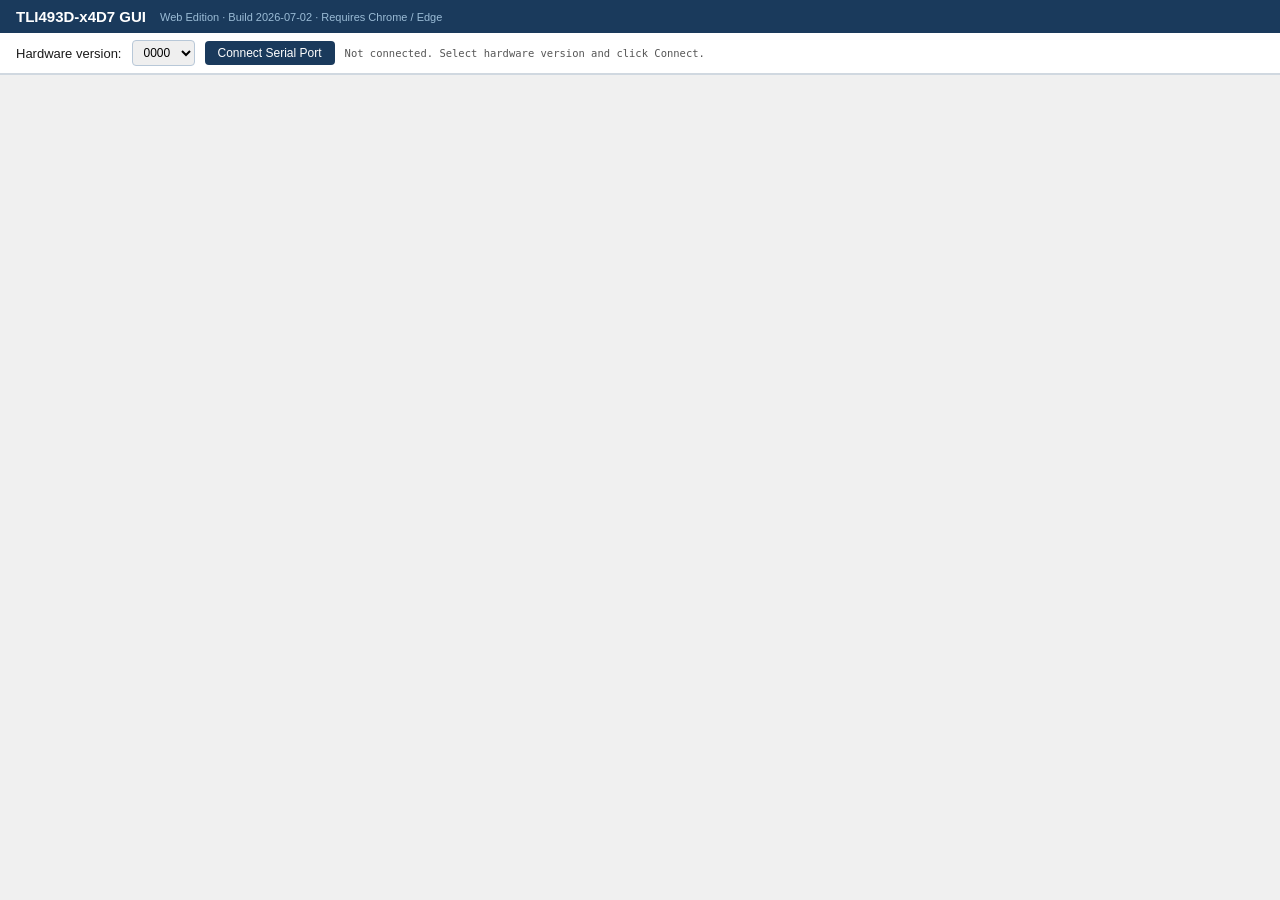
==== index.html @ 42dd67dd "initial test" ====
<!DOCTYPE html>
<html lang="en">
<head>
<meta charset="UTF-8">
<meta name="viewport" content="width=device-width, initial-scale=1.0">
<title>TLI493D-x4D7 GUI</title>
<style>
*, *::before, *::after { box-sizing: border-box; }
html, body { height: 100%; margin: 0; padding: 0; font-family: 'Segoe UI', Tahoma, sans-serif; font-size: 13px; background: #f0f0f0; color: #1a1a1a; }

/* ── Layout ─────────────────────────────────────── */
#app { display: flex; flex-direction: column; height: 100vh; overflow: hidden; }

#header {
  background: #1a3a5c; color: white;
  padding: 8px 16px; display: flex; align-items: center; gap: 14px;
  flex-shrink: 0;
}
#header h1 { font-size: 15px; font-weight: bold; margin: 0; }
#header .sub { font-size: 11px; color: #9bbcd6; }

#connect-bar {
  background: white; border-bottom: 2px solid #d0d8e0;
  padding: 7px 16px; display: flex; align-items: center; gap: 10px; flex-wrap: wrap;
  flex-shrink: 0;
}

#no-serial-warn {
  background: #fff3cd; border: 1px solid #ffc107; border-radius: 4px;
  padding: 6px 10px; font-size: 12px; display: none;
}

/* sensor view = full remaining height */
#sensor-view { flex: 1; display: none; flex-direction: row; overflow: hidden; }
#sensor-view.visible { display: flex; }

/* ── Config panel (left) ─────────────────────────── */
#config-panel {
  width: 44%; min-width: 360px;
  background: white; border-right: 2px solid #d0d8e0;
  display: flex; flex-direction: column; overflow: hidden;
}
#config-inner { flex: 1; overflow-y: auto; padding: 10px; }
#config-footer {
  padding: 6px 10px; border-top: 1px solid #ddd; background: #fafafa;
  flex-shrink: 0;
}

/* ── Data panel (right) ──────────────────────────── */
#data-panel {
  flex: 1; background: white; overflow-y: auto;
  padding: 10px; display: flex; flex-direction: column; gap: 8px;
}

/* ── Delay slider ────────────────────────────────── */
.delay-row {
  display: flex; align-items: center; gap: 8px;
  background: #f4f7fa; border-radius: 5px; padding: 6px 10px; margin-bottom: 8px;
}
.delay-row label { font-size: 11px; white-space: nowrap; }
.delay-row input[type=range] { flex: 1; }
#delay-display { font-family: Consolas, monospace; font-size: 12px; font-weight: bold; min-width: 56px; text-align: right; }

/* ── Tabs ────────────────────────────────────────── */
.tab-bar { display: flex; gap: 2px; border-bottom: 2px solid #1a3a5c; flex-wrap: wrap; }
.tab-btn {
  padding: 5px 9px; background: #dde6ef; border: none; cursor: pointer;
  font-size: 11px; border-radius: 4px 4px 0 0; white-space: nowrap; transition: background .12s;
}
.tab-btn.active { background: #1a3a5c; color: white; font-weight: bold; }
.tab-btn:not(.active):hover { background: #b8c8d8; }
.tab-pane { display: none; padding: 8px 0; }
.tab-pane.active { display: block; }

/* ── Register table ──────────────────────────────── */
.reg-wrap { overflow-x: auto; margin: 6px 0; }
.reg-table {
  border-collapse: collapse; font-size: 9.5px; width: 100%; table-layout: auto;
}
.reg-table td, .reg-table th {
  border: 1px solid #b0b8c0; padding: 2px 4px; text-align: center; vertical-align: middle;
}
.reg-table th { background: #e4eaf0; font-weight: bold; }
.cell-gray { background: #606060; color: white; font-size: 9px; }
.cell-active { font-family: Consolas, monospace; font-weight: bold; color: #0a4080; }
.cell-bit { font-family: Consolas, monospace; }
.cell-name { text-align: left; font-weight: bold; padding-left: 4px; }

/* ── Channel / Mode controls ─────────────────────── */
.section-title { font-size: 12px; font-weight: bold; margin: 10px 0 5px; color: #1a3a5c; }
.ctrl-row { display: flex; gap: 6px; flex-wrap: wrap; margin-bottom: 6px; }
.ctrl-box {
  flex: 1; min-width: 160px; border: 1px solid #c8d4de; border-radius: 4px;
  padding: 7px; background: #f8fafc;
}
.ctrl-box .legend { display: block; font-size: 11px; font-weight: bold; margin-bottom: 5px; color: #2a4a6c; }
.slider-wrap { display: flex; align-items: center; gap: 6px; }
.slider-wrap input[type=range] { flex: 1; min-width: 80px; }
.slider-lbl { font-size: 10px; font-family: Consolas, monospace; color: #444; margin-top: 2px; }
.radio-opt { font-size: 11px; display: block; margin: 2px 0; }
.check-opt { font-size: 11px; display: block; margin: 3px 0; }
input[type=radio], input[type=checkbox] { margin-right: 4px; cursor: pointer; }
label { cursor: pointer; }

/* ── Sensor table (data panel) ───────────────────── */
.panel-title { font-size: 12px; font-weight: bold; color: #1a3a5c; margin-bottom: 4px; }
.sensor-tbl { border-collapse: collapse; width: 100%; font-size: 11px; }
.sensor-tbl th { background: #1a3a5c; color: white; padding: 5px 7px; border: 1px solid #0c2a48; text-align: center; }
.sensor-tbl td { border: 1px solid #d4dce4; padding: 4px 7px; text-align: center; font-family: Consolas, monospace; white-space: pre-line; }
.sensor-tbl tr:nth-child(even) td { background: #f2f6fa; }

/* ── Raw hex lines ───────────────────────────────── */
.raw-lines { font-family: Consolas, monospace; font-size: 11px; color: #444; line-height: 1.5; }

/* ── Plot ────────────────────────────────────────── */
#plot-canvas { display: block; width: 100%; background: white; border: 1px solid #ccd4dc; border-radius: 3px; }
.plot-legend { font-size: 10px; color: #666; margin-top: 3px; }

/* ── Recording ───────────────────────────────────── */
.rec-bar { display: flex; align-items: center; gap: 10px; flex-wrap: wrap; }
.rec-dot { width: 9px; height: 9px; border-radius: 50%; background: #bbb; display: inline-block; }
.rec-dot.active { background: #e03030; animation: blink 1s infinite; }
@keyframes blink { 0%,100%{opacity:1} 50%{opacity:0.25} }
.rec-count { font-size: 11px; font-family: Consolas, monospace; color: #555; }

/* ── Status lines ────────────────────────────────── */
.status-line { font-family: Consolas, monospace; font-size: 10.5px; color: #555; }

/* ── Buttons ─────────────────────────────────────── */
button {
  padding: 5px 13px; border: none; border-radius: 4px;
  cursor: pointer; font-size: 12px; font-family: inherit;
}
.btn-primary   { background: #1a3a5c; color: white; }
.btn-primary:hover   { background: #0e2a48; }
.btn-primary:disabled { background: #8aabbf; cursor: default; }
.btn-success   { background: #217a3e; color: white; }
.btn-success:hover   { background: #175e2f; }
.btn-danger    { background: #b83030; color: white; }
.btn-danger:hover    { background: #962626; }
.btn-secondary { background: #6c7a8a; color: white; }
.btn-secondary:hover { background: #56606e; }

select { padding: 4px 7px; border: 1px solid #b8c8d8; border-radius: 4px; font-size: 12px; }

hr.sep { border: none; border-top: 1px solid #e4eaf0; margin: 4px 0; }

/* Scrollbars */
::-webkit-scrollbar { width: 6px; height: 6px; }
::-webkit-scrollbar-track { background: #f0f4f8; }
::-webkit-scrollbar-thumb { background: #b0bcc8; border-radius: 3px; }
</style>
</head>
<body>
<div id="app">

<!-- ── Header ─────────────────────────────────────── -->
<div id="header">
  <h1>TLI493D-x4D7 GUI</h1>
  <span class="sub">Web Edition · Build 2026-07-02 · Requires Chrome / Edge</span>
</div>

<!-- ── Connect bar ────────────────────────────────── -->
<div id="connect-bar">
  <label for="hw-ver">Hardware version:</label>
  <select id="hw-ver">
    <option value="0000">0000</option>
    <option value="1000">1000</option>
  </select>
  <button id="connect-btn" class="btn-primary">Connect Serial Port</button>
  <button id="disconnect-btn" class="btn-secondary" style="display:none">Disconnect</button>
  <span id="connect-status" class="status-line">Not connected. Select hardware version and click Connect.</span>
  <div id="no-serial-warn">
    ⚠ Web Serial API not available. Open this file in Chrome or Edge (version 89+).
  </div>
</div>

<!-- ── Sensor view ────────────────────────────────── -->
<div id="sensor-view">

  <!-- ── Left: Config panel ──────────────────────── -->
  <div id="config-panel">
    <div id="config-inner">

      <!-- Delay slider -->
      <div class="delay-row">
        <label for="delay-slider">Readout delay:</label>
        <input type="range" id="delay-slider" min="0" max="100" value="75">
        <span id="delay-display">316 ms</span>
      </div>

      <!-- Tabs -->
      <div class="tab-bar" id="cfg-tab-bar">
        <button class="tab-btn active" data-tab="tab-bc">All sensors identical config</button>
        <button class="tab-btn" data-tab="tab-s0">Sensor 0 individual</button>
        <button class="tab-btn" data-tab="tab-s1">Sensor 1 individual</button>
        <button class="tab-btn" data-tab="tab-s2">Sensor 2 individual</button>
        <button class="tab-btn" data-tab="tab-s3">Sensor 3 individual</button>
      </div>

      <!-- Broadcast tab -->
      <div class="tab-pane active" id="tab-bc">
        <p style="font-size:11px;color:#555;margin-bottom:6px;">Broadcast configuration (0x7A) — configures all sensors identically</p>
        <div class="reg-wrap">
          <table class="reg-table">
            <thead>
              <tr><th colspan="2">bytes</th><th colspan="8">bits</th><th>reset</th><th>active cfg</th></tr>
              <tr><th>name</th><th>hex</th><th>7</th><th>6</th><th>5</th><th>4</th><th>3</th><th>2</th><th>1</th><th>0</th><th></th><th></th></tr>
            </thead>
            <tbody>
              <tr>
                <td class="cell-name" rowspan="2">bx_config</td><td rowspan="2">0x08</td>
                <td class="cell-gray" colspan="3">bx_disable/zero_point (w)</td><td>RES</td>
                <td class="cell-gray" colspan="3">bx_range (w)</td><td>RES</td>
                <td rowspan="2">0x8E</td><td rowspan="2" class="cell-active" id="bx-cfg">0x8E</td>
              </tr>
              <tr><td class="cell-bit" id="bx7"></td><td class="cell-bit" id="bx6"></td><td class="cell-bit" id="bx5"></td><td class="cell-bit" id="bx4"></td><td class="cell-bit" id="bx3"></td><td class="cell-bit" id="bx2"></td><td class="cell-bit" id="bx1"></td><td class="cell-bit" id="bx0"></td></tr>
              <tr>
                <td class="cell-name" rowspan="2">by_config</td><td rowspan="2">0x09</td>
                <td class="cell-gray" colspan="3">by_disable/zero_point (w)</td><td>RES</td>
                <td class="cell-gray" colspan="3">by_range (w)</td><td>RES</td>
                <td rowspan="2">0x8E</td><td rowspan="2" class="cell-active" id="by-cfg">0x8E</td>
              </tr>
              <tr><td class="cell-bit" id="by7"></td><td class="cell-bit" id="by6"></td><td class="cell-bit" id="by5"></td><td class="cell-bit" id="by4"></td><td class="cell-bit" id="by3"></td><td class="cell-bit" id="by2"></td><td class="cell-bit" id="by1"></td><td class="cell-bit" id="by0"></td></tr>
              <tr>
                <td class="cell-name" rowspan="2">bz_config</td><td rowspan="2">0x0A</td>
                <td class="cell-gray" colspan="3">bz_disable/zero_point (w)</td><td>RES</td>
                <td class="cell-gray" colspan="3">bz_range (w)</td><td>RES</td>
                <td rowspan="2">0x8E</td><td rowspan="2" class="cell-active" id="bz-cfg">0x8E</td>
              </tr>
              <tr><td class="cell-bit" id="bz7"></td><td class="cell-bit" id="bz6"></td><td class="cell-bit" id="bz5"></td><td class="cell-bit" id="bz4"></td><td class="cell-bit" id="bz3"></td><td class="cell-bit" id="bz2"></td><td class="cell-bit" id="bz1"></td><td class="cell-bit" id="bz0"></td></tr>
              <tr>
                <td class="cell-name" rowspan="2">mode_1</td><td rowspan="2">0x0B</td>
                <td class="cell-gray" colspan="2">timeout (w)</td>
                <td class="cell-gray">low_pwr_en (w)</td><td class="cell-gray">temp_en (w)</td>
                <td class="cell-gray" colspan="3">adc_conv_time (w)</td><td class="cell-gray">sigma_delta (w)</td>
                <td rowspan="2">0x90</td><td rowspan="2" class="cell-active" id="m1-cfg">0x90</td>
              </tr>
              <tr><td class="cell-bit" id="m17"></td><td class="cell-bit" id="m16"></td><td class="cell-bit" id="m15"></td><td class="cell-bit" id="m14"></td><td class="cell-bit" id="m13"></td><td class="cell-bit" id="m12"></td><td class="cell-bit" id="m11"></td><td class="cell-bit" id="m10"></td></tr>
              <tr>
                <td class="cell-name" rowspan="2">mode_2</td><td rowspan="2">0x0C</td>
                <td class="cell-gray">interleave (w)</td><td class="cell-gray" colspan="2">output_size (w)</td>
                <td colspan="5">RES</td>
                <td rowspan="2">0x20</td><td rowspan="2" class="cell-active" id="m2-cfg">0x20</td>
              </tr>
              <tr><td class="cell-bit" id="m27"></td><td class="cell-bit" id="m26"></td><td class="cell-bit" id="m25"></td><td class="cell-bit" id="m24"></td><td class="cell-bit" id="m23"></td><td class="cell-bit" id="m22"></td><td class="cell-bit" id="m21"></td><td class="cell-bit" id="m20"></td></tr>
            </tbody>
          </table>
        </div>
        <div id="bc-controls"></div>
      </div>

      <!-- Individual sensor tabs -->
      <div class="tab-pane" id="tab-s0"><p style="font-size:11px;color:#555;margin-bottom:6px;">Individual config for Sensor 0 (0x43)</p><div id="ind-ctrl-0"></div><div class="status-line" id="ind-st-0" style="margin-top:6px;">Individual config idle</div></div>
      <div class="tab-pane" id="tab-s1"><p style="font-size:11px;color:#555;margin-bottom:6px;">Individual config for Sensor 1 (0x43)</p><div id="ind-ctrl-1"></div><div class="status-line" id="ind-st-1" style="margin-top:6px;">Individual config idle</div></div>
      <div class="tab-pane" id="tab-s2"><p style="font-size:11px;color:#555;margin-bottom:6px;">Individual config for Sensor 2 (0x43)</p><div id="ind-ctrl-2"></div><div class="status-line" id="ind-st-2" style="margin-top:6px;">Individual config idle</div></div>
      <div class="tab-pane" id="tab-s3"><p style="font-size:11px;color:#555;margin-bottom:6px;">Individual config for Sensor 3 (0x43)</p><div id="ind-ctrl-3"></div><div class="status-line" id="ind-st-3" style="margin-top:6px;">Individual config idle</div></div>

    </div><!-- /config-inner -->

    <div id="config-footer">
      <div class="status-line" id="startup-status">Startup: waiting for connection</div>
      <div class="status-line" id="startup-debug" style="font-size:10px;color:#888;"></div>
    </div>
  </div><!-- /config-panel -->

  <!-- ── Right: Data panel ────────────────────────── -->
  <div id="data-panel">

    <div>
      <div class="panel-title">Latest readout (0x48)</div>
      <div class="raw-lines">
        <div id="raw0">Sensor 0: —</div>
        <div id="raw1">Sensor 1: —</div>
        <div id="raw2">Sensor 2: —</div>
        <div id="raw3">Sensor 3: —</div>
      </div>
    </div>

    <hr class="sep">

    <div>
      <div class="panel-title">Decoded Sensor Values</div>
      <table class="sensor-tbl">
        <thead><tr><th>Sensor</th><th>Bx</th><th>By</th><th>Bz</th><th>Temp</th><th>Frame Counter</th></tr></thead>
        <tbody>
          <tr><td>Sensor 0</td><td id="s0bx">—</td><td id="s0by">—</td><td id="s0bz">—</td><td id="s0tp">—</td><td id="s0fc">—</td></tr>
          <tr><td>Sensor 1</td><td id="s1bx">—</td><td id="s1by">—</td><td id="s1bz">—</td><td id="s1tp">—</td><td id="s1fc">—</td></tr>
          <tr><td>Sensor 2</td><td id="s2bx">—</td><td id="s2by">—</td><td id="s2bz">—</td><td id="s2tp">—</td><td id="s2fc">—</td></tr>
          <tr><td>Sensor 3</td><td id="s3bx">—</td><td id="s3by">—</td><td id="s3bz">—</td><td id="s3tp">—</td><td id="s3fc">—</td></tr>
        </tbody>
      </table>
    </div>

    <hr class="sep">

    <div>
      <div class="panel-title">Last 50 LSB Samples</div>
      <canvas id="plot-canvas" height="220"></canvas>
      <div class="plot-legend">Colors: Bx=red, By=green, Bz=blue, Temp=yellow, Frame counter=gray &nbsp;·&nbsp; Dark→Bright = Sensor 0→3</div>
    </div>

    <hr class="sep">

    <div>
      <div class="rec-bar">
        <span class="rec-dot" id="rec-dot"></span>
        <button id="rec-btn" class="btn-success">Start Recording</button>
        <button id="dl-btn" class="btn-secondary" style="display:none">Download CSV</button>
        <span class="rec-count" id="rec-count"></span>
      </div>
    </div>

    <hr class="sep">

    <div>
      <div class="status-line" id="ro-status">Readout: idle</div>
      <div class="status-line" id="cfg-status">Config: idle</div>
    </div>

  </div><!-- /data-panel -->
</div><!-- /sensor-view -->
</div><!-- /app -->

<script>
'use strict';

// ═══════════════════════════════════════════════════
//  Constants
// ═══════════════════════════════════════════════════
const STARTUP_CMD_1      = 0x00;
const STARTUP_CMD_2      = 0x4F;
const READOUT_CMD        = 0x48;
const CONFIG_CMD         = 0x7A;
const IND_CONFIG_CMD     = 0x43;
const CONFIG_ECHO_LEN    = 6;   // 0x7A + 5 bytes
const IND_CONFIG_ECHO_LEN= 7;   // 0x43 + addr + 5 bytes
const BAUDRATE           = 1000000;
const USB_VID            = 0x058B;
const USB_PID            = 0xABCD;
const PLOT_HISTORY_LEN   = 50;
const RESPONSE_LEN       = 5;

const DISABLE_OPTS = [
  '0b000 = DISABLE the channel',
  '0b001 = +41.7 mT',
  '0b010 = +27.8 mT',
  '0b011 = +13.9 mT',
  '0b100 = 0.0 mT (default)',
  '0b101 = -13.9 mT',
  '0b110 = -27.8 mT',
  '0b111 = -41.7 mT',
];
const RANGE_OPTS = [
  '0b000 = ±17.4 mT',
  '0b001 = ±34.8 mT',
  '0b010 = ±52.1 mT',
  '0b011 = ±69.5 mT',
  '0b100 = ±87 mT',
  '0b101 = ±104 mT',
  '0b110 = ±122 mT',
  '0b111 = ±139 mT (default)',
];
const TIMEOUT_OPTS = [
  [0, '0b00 = 0 µs (do not use with >1 sensor on bus)'],
  [1, '0b01 = 55 µs'],
  [2, '0b10 = 330 µs (default)'],
  [3, '0b11 = 700 µs'],
];
const ADC_OPTS = [
  [0, '0b000 = 50 µs (default)'],
  [1, '0b001 = 100 µs'],
  [2, '0b010 = 200 µs'],
  [3, '0b011 = 400 µs'],
  [4, '0b100 = 800 µs'],
];
const SIGMA_OPTS = [
  [0, '0b0 = 16 SD samples (default)'],
  [1, '0b1 = 32 SD samples'],
];
const INTERLEAVE_OPTS = [
  [0, '0b0 = Disable (X X Y Y Z Z T) (default)'],
  [1, '0b1 = Enable (X Y Z Z Y X T)'],
];
const OUTPUT_SIZE_OPTS = [
  [0, '0b00 = MSBs only (8-bit result)'],
  [1, '0b01 = MSBs + b_lsb10 (10-bit result) (default)'],
  [2, '0b10 = MSBs + LSBs (16-bit result)'],
];

const RANGES_MT   = [17.4, 34.8, 52.1, 69.5, 87.0, 104.0, 122.0, 139.0];
const OFFSETS_MT  = [0, 41.7, 27.8, 13.9, 0, -13.9, -27.8, -41.7];
const PLOT_COLS   = ['bx', 'by', 'bz', 'temp', 'frame_counter'];
const INTENSITIES = [0.40, 0.55, 0.72, 0.90];
const BASE_RGB    = { bx:[255,0,0], by:[0,170,0], bz:[0,90,255], temp:[230,180,0], frame_counter:null };

// ═══════════════════════════════════════════════════
//  State
// ═══════════════════════════════════════════════════
function defaultCfg() {
  return { bxDisable:4, bxRange:7, byDisable:4, byRange:7, bzDisable:4, bzRange:7,
           timeout:2, lowPwr:false, tempEn:true, adc:0, sigma:0, interleave:0, outputSize:1 };
}

const st = {
  port: null, writer: null, reader: null,
  serialBuf: new Uint8Array(0),
  running: false, hwVer: '0000',

  broadcast: defaultCfg(),
  individual: [defaultCfg(), defaultCfg(), defaultCfg(), defaultCfg()],
  indDirty:  [false, false, false, false],
  indActive: [false, false, false, false],
  cfgDirty:  true,
  lastSentCfg: null,
  appliedCfgs: [null, null, null, null],

  delayMs: 316,

  plotHist: (() => { const h={}; for(let s=0;s<4;s++) for(const c of PLOT_COLS) h[`${s}_${c}`]=[]; return h; })(),
  recording: false,
  recRows: [],
  csvBlob: null,
};

// ═══════════════════════════════════════════════════
//  Config byte builders
// ═══════════════════════════════════════════════════
function buildCfgBytes(c) {
  const bx = ((c.bxDisable&7)<<5)|((c.bxRange&7)<<1);
  const by = ((c.byDisable&7)<<5)|((c.byRange&7)<<1);
  const bz = ((c.bzDisable&7)<<5)|((c.bzRange&7)<<1);
  const m1 = ((c.timeout&3)<<6)|((c.lowPwr?1:0)<<5)|((c.tempEn?1:0)<<4)|((c.adc&7)<<1)|(c.sigma&1);
  const m2 = ((c.interleave&1)<<7)|((c.outputSize&3)<<5);
  return new Uint8Array([bx,by,bz,m1,m2]);
}

function parseCfgLayout(b) {
  return {
    bxDisable:(b[0]>>5)&7, bxRange:(b[0]>>1)&7,
    byDisable:(b[1]>>5)&7, byRange:(b[1]>>1)&7,
    bzDisable:(b[2]>>5)&7, bzRange:(b[2]>>1)&7,
    timeout:(b[3]>>6)&3, lowPwr:Boolean((b[3]>>5)&1), tempEn:Boolean((b[3]>>4)&1),
    adc:(b[3]>>1)&7, sigma:b[3]&1,
    interleave:(b[4]>>7)&1, outputSize:(b[4]>>5)&3,
  };
}

function bytesForCfg(cfgBytes) {
  const L = parseCfgLayout(cfgBytes);
  const bxEn=L.bxDisable!==0, byEn=L.byDisable!==0, bzEn=L.bzDisable!==0;
  let n=0;
  if (L.outputSize===0) { if(bxEn)n++; if(byEn)n++; if(bzEn)n++; if(L.tempEn)n++; }
  else if (L.outputSize===1) { if(bxEn)n++; if(byEn)n++; if(bzEn)n++; if(L.tempEn)n++; n++; }
  else { if(bxEn)n+=2; if(byEn)n+=2; if(bzEn)n+=2; if(L.tempEn)n++; }
  return n;
}

function totalReadoutLen() {
  let t=1;
  for(let s=0;s<4;s++) t+=bytesForCfg(activeCfg(s));
  return t;
}

function activeCfg(s) {
  return st.appliedCfgs[s] || buildCfgBytes(st.broadcast);
}

function wakeupNeeded() {
  return st.appliedCfgs.some(c => c && ((c[3]>>5)&1));
}

function bytesEq(a,b) {
  if(!a||!b||a.length!==b.length) return false;
  for(let i=0;i<a.length;i++) if(a[i]!==b[i]) return false;
  return true;
}

// ═══════════════════════════════════════════════════
//  Data decoding
// ═══════════════════════════════════════════════════
function toSigned(v, bits) { return v>=(1<<(bits-1)) ? v-(1<<bits) : v; }

function fmtMag(v, bits, rng, dis) {
  if(v===null||v===undefined) return `N/A (LSB${bits})`;
  const sv = toSigned(v, bits);
  const fs = RANGES_MT[rng]??139.0;
  const off = OFFSETS_MT[dis]??0;
  const maxPos=(1<<(bits-1))-1, minNeg=1<<(bits-1);
  const norm = sv>=0 ? (maxPos?sv/maxPos:0) : sv/minNeg;
  const phys = norm*fs - off;
  return `${sv} (LSB${bits})\n${phys>=0?'+':''}${phys.toFixed(2)} mT`;
}

function fmtTemp(v) {
  if(v===null||v===undefined) return 'N/A (LSB8)';
  const sv=toSigned(v,8);
  const p=sv*0.7+41.5;
  return `${sv} (LSB8)\n${p>=0?'+':''}${p.toFixed(2)} °C`;
}

function fmtPrec(v, bits) {
  if(v===null||v===undefined) return `N/A (LSB${bits})`;
  return `${v} (LSB${bits})`;
}

function decodeSensorChunk(chunk, cfgBytes) {
  const L=parseCfgLayout(cfgBytes);
  const bxEn=L.bxDisable!==0, byEn=L.byDisable!==0, bzEn=L.bzDisable!==0;
  let idx=0, bx=null, by=null, bz=null, temp=null, fc=null;

  if (L.outputSize===0) {
    if(bxEn&&idx<chunk.length) bx=chunk[idx++];
    if(byEn&&idx<chunk.length) by=chunk[idx++];
    if(bzEn&&idx<chunk.length) bz=chunk[idx++];
    if(L.tempEn&&idx<chunk.length) temp=chunk[idx++];
    return { bx:fmtMag(bx,8,L.bxRange,L.bxDisable), by:fmtMag(by,8,L.byRange,L.byDisable),
             bz:fmtMag(bz,8,L.bzRange,L.bzDisable), temp:fmtTemp(temp), fc:fmtPrec(null,2),
             _bx:bx!==null?toSigned(bx,8):null, _by:by!==null?toSigned(by,8):null,
             _bz:bz!==null?toSigned(bz,8):null, _temp:temp!==null?toSigned(temp,8):null, _fc:null };
  }

  if (L.outputSize===1) {
    let bxM=null, byM=null, bzM=null;
    if(bxEn&&idx<chunk.length) bxM=chunk[idx++];
    if(byEn&&idx<chunk.length) byM=chunk[idx++];
    if(bzEn&&idx<chunk.length) bzM=chunk[idx++];
    if(L.tempEn&&idx<chunk.length) temp=chunk[idx++];
    let lsb10=null;
    if(idx<chunk.length) lsb10=chunk[idx++];
    if(lsb10!==null) {
      fc=lsb10&0x03;
      if(bxM!==null) bx=(bxM<<2)|((lsb10&0xC0)>>6);
      if(byM!==null) by=(byM<<2)|((lsb10&0x30)>>4);
      if(bzM!==null) bz=(bzM<<2)|((lsb10&0x0C)>>2);
    }
    return { bx:fmtMag(bx,10,L.bxRange,L.bxDisable), by:fmtMag(by,10,L.byRange,L.byDisable),
             bz:fmtMag(bz,10,L.bzRange,L.bzDisable), temp:fmtTemp(temp), fc:fmtPrec(fc,2),
             _bx:bx!==null?toSigned(bx,10):null, _by:by!==null?toSigned(by,10):null,
             _bz:bz!==null?toSigned(bz,10):null, _temp:temp!==null?toSigned(temp,8):null, _fc:fc };
  }

  // output_size === 2, 16-bit
  if(bxEn&&idx+1<chunk.length) { bx=(chunk[idx]<<8)|chunk[idx+1]; idx+=2; }
  if(byEn&&idx+1<chunk.length) { by=(chunk[idx]<<8)|chunk[idx+1]; idx+=2; }
  if(bzEn&&idx+1<chunk.length) { bz=(chunk[idx]<<8)|chunk[idx+1]; idx+=2; }
  if(L.tempEn&&idx<chunk.length) temp=chunk[idx++];
  return { bx:fmtMag(bx,16,L.bxRange,L.bxDisable), by:fmtMag(by,16,L.byRange,L.byDisable),
           bz:fmtMag(bz,16,L.bzRange,L.bzDisable), temp:fmtTemp(temp), fc:fmtPrec(null,2),
           _bx:bx!==null?toSigned(bx,16):null, _by:by!==null?toSigned(by,16):null,
           _bz:bz!==null?toSigned(bz,16):null, _temp:temp!==null?toSigned(temp,8):null, _fc:null };
}

// ═══════════════════════════════════════════════════
//  Serial helpers
// ═══════════════════════════════════════════════════
async function writeSerial(bytes) {
  await st.writer.write(bytes instanceof Uint8Array ? bytes : new Uint8Array(bytes));
}

async function readSerialBytes(n, timeoutMs=2000) {
  const deadline = Date.now()+timeoutMs;
  while (st.serialBuf.length < n) {
    if (Date.now()>deadline)
      throw new Error(`Read timeout: needed ${n}, got ${st.serialBuf.length} bytes`);
    await sleep(5);
  }
  const r = st.serialBuf.slice(0,n);
  st.serialBuf = st.serialBuf.slice(n);
  return r;
}

function clearSerialBuf() { st.serialBuf = new Uint8Array(0); }

async function sleep(ms) { return new Promise(r => setTimeout(r,ms)); }

function toHex(bytes) {
  return Array.from(bytes).map(b=>b.toString(16).toUpperCase().padStart(2,'0')).join(' ');
}

// Continuous background reader fills st.serialBuf
async function readerCoroutine() {
  try {
    while (st.running) {
      const {value, done} = await st.reader.read();
      if (done) break;
      if (value && value.length) {
        const merged = new Uint8Array(st.serialBuf.length+value.length);
        merged.set(st.serialBuf);
        merged.set(value, st.serialBuf.length);
        st.serialBuf = merged;
      }
    }
  } catch(_) { /* port closed or cancelled */ }
}

// ═══════════════════════════════════════════════════
//  Protocol: startup
// ═══════════════════════════════════════════════════
async function runStartup() {
  setStartupSt('Running startup routine...', '');
  try {
    clearSerialBuf();
    await writeSerial([STARTUP_CMD_1]);
    await sleep(2);
    clearSerialBuf();                          // discard anything received
    await writeSerial([STARTUP_CMD_2]);

    let resp;
    try { resp = await readSerialBytes(RESPONSE_LEN, 500); }
    catch(_) { resp = new Uint8Array(0); }
    await sleep(2);

    if (resp.length===RESPONSE_LEN)
      setStartupSt('Startup OK', `response=${toHex(resp)}`);
    else
      setStartupSt(`Startup: short response (${resp.length} bytes)`, `response=${toHex(resp)}`);
  } catch(err) {
    setStartupSt(`Startup failed: ${err.message}`, '');
  }
}

// ═══════════════════════════════════════════════════
//  Protocol: driver loop
// ═══════════════════════════════════════════════════
async function driverLoop() {
  while (st.running) {
    try {

      /* ── Broadcast config ── */
      const cfgBytes = buildCfgBytes(st.broadcast);
      if (st.cfgDirty || !bytesEq(cfgBytes, st.lastSentCfg)) {
        const cmd = new Uint8Array([CONFIG_CMD, ...cfgBytes]);
        let attempt=0;
        while (st.running) {
          if (wakeupNeeded()) { clearSerialBuf(); await writeSerial([STARTUP_CMD_1]); await sleep(1); }
          clearSerialBuf();
          await writeSerial(cmd);
          let echo;
          try { echo=await readSerialBytes(CONFIG_ECHO_LEN,500); } catch(_){ echo=new Uint8Array(0); }
          if (bytesEq(echo,cmd)) {
            st.lastSentCfg = cfgBytes;
            st.cfgDirty = false;
            st.appliedCfgs = [cfgBytes,cfgBytes,cfgBytes,cfgBytes];
            st.indActive = [false,false,false,false];
            st.indDirty  = [false,false,false,false];
            setCfgSt(`Config applied: ${toHex(cfgBytes)}`);
            break;
          }
          st.cfgDirty=true;
          setCfgSt(`Config echo mismatch attempt ${++attempt} (${echo.length}b): ${toHex(echo)} — retrying`);
          await sleep(1);
        }
        if (!st.running) break;
        await sleep(1);
      } else {
        setCfgSt('Config: no changes pending');
      }

      /* ── Individual sensor configs ── */
      for (let s=0; s<4; s++) {
        if (!st.indActive[s] || !st.indDirty[s]) continue;
        const indCfg = buildCfgBytes(st.individual[s]);
        const cmd = new Uint8Array([IND_CONFIG_CMD, s, ...indCfg]);
        let attempt=0;
        while (st.running) {
          if (wakeupNeeded()) { clearSerialBuf(); await writeSerial([STARTUP_CMD_1]); await sleep(1); }
          clearSerialBuf();
          await writeSerial(cmd);
          let echo;
          try { echo=await readSerialBytes(IND_CONFIG_ECHO_LEN,500); } catch(_){ echo=new Uint8Array(0); }
          if (bytesEq(echo,cmd)) {
            st.indDirty[s]=false; st.indActive[s]=true; st.appliedCfgs[s]=indCfg;
            setIndSt(s,`Applied via 0x43: ${toHex(indCfg)}`);
            break;
          }
          st.indDirty[s]=true;
          setIndSt(s,`0x43 echo mismatch attempt ${++attempt}: ${toHex(echo)}`);
          await sleep(1);
        }
        if (!st.running) break;
        await sleep(1);
      }
      if (!st.running) break;

      /* ── Readout ── */
      if (wakeupNeeded()) { clearSerialBuf(); await writeSerial([STARTUP_CMD_1]); await sleep(1); }
      clearSerialBuf();
      await writeSerial([READOUT_CMD]);

      const expLen = totalReadoutLen();
      let resp;
      try { resp=await readSerialBytes(expLen,1500); }
      catch(err) { setROSt(`Read timeout: ${err.message}`); await sleep(st.delayMs); continue; }

      if (resp.length===expLen && resp[0]===READOUT_CMD) {
        const payload=resp.slice(1);
        const hexLines=['','','',''];
        const rows=[null,null,null,null];
        let cur=0;
        for(let s=3;s>=0;s--) {   // bus order: 3,2,1,0
          const cfg=activeCfg(s);
          const nb=bytesForCfg(cfg);
          const chunk=payload.slice(cur,cur+nb); cur+=nb;
          hexLines[s]=`Sensor ${s}: ${chunk.length?toHex(chunk):'(no data)'}`;
          rows[s]=decodeSensorChunk(chunk,cfg);
        }
        updateRawLines(hexLines);
        updateSensorTable(rows);
        updatePlotHistory(rows);
        drawPlot();
        captureRecording(rows);
        setROSt('Readout OK');
      } else {
        setROSt(`Bad readout (expected ${expLen}, got ${resp.length}): ${toHex(resp)}`);
      }

      await sleep(st.delayMs);

    } catch(err) {
      setROSt(`Error: ${err.message}`);
      await sleep(500);
    }
  }
}

// ═══════════════════════════════════════════════════
//  UI status setters
// ═══════════════════════════════════════════════════
const $ = id => document.getElementById(id);
function setROSt(t)       { $('ro-status').textContent  = `Readout: ${t}`; }
function setCfgSt(t)      { $('cfg-status').textContent = `Config: ${t}`; }
function setStartupSt(t,d){ $('startup-status').textContent=`Startup: ${t}`; $('startup-debug').textContent=d||''; }
function setIndSt(s,t)    { $(`ind-st-${s}`).textContent=t; }
function setConnSt(t)     { $('connect-status').textContent=t; }

function updateRawLines(lines) {
  for(let s=0;s<4;s++) $(`raw${s}`).textContent = lines[s]||`Sensor ${s}: —`;
}

function updateSensorTable(rows) {
  for(let s=0;s<4;s++) {
    const r=rows[s]; if(!r) continue;
    $(`s${s}bx`).textContent=r.bx||'—';
    $(`s${s}by`).textContent=r.by||'—';
    $(`s${s}bz`).textContent=r.bz||'—';
    $(`s${s}tp`).textContent=r.temp||'—';
    $(`s${s}fc`).textContent=r.fc||'—';
  }
}

// ═══════════════════════════════════════════════════
//  Plot
// ═══════════════════════════════════════════════════
function updatePlotHistory(rows) {
  for(let s=0;s<4;s++){
    const r=rows[s]; if(!r) continue;
    push(s,'bx',r._bx); push(s,'by',r._by); push(s,'bz',r._bz);
    push(s,'temp',r._temp); push(s,'frame_counter',r._fc);
  }
}
function push(s,col,val){
  const a=st.plotHist[`${s}_${col}`];
  a.push(val??null);
  if(a.length>PLOT_HISTORY_LEN) a.shift();
}

function traceColor(col, s) {
  const i=INTENSITIES[s];
  if(col==='frame_counter'){ const g=Math.round(35+220*i); return `rgb(${g},${g},${g})`; }
  const [r,g,b]=BASE_RGB[col];
  return `rgb(${Math.round(r*i)},${Math.round(g*i)},${Math.round(b*i)})`;
}

function drawPlot() {
  const canvas=$('plot-canvas');
  const rect=canvas.getBoundingClientRect();
  canvas.width=Math.round(rect.width)||640;
  canvas.height=220;
  const ctx=canvas.getContext('2d');
  ctx.clearRect(0,0,canvas.width,canvas.height);

  const W=canvas.width, H=canvas.height;
  const left=72, right=8, top=4, bot=4;
  const pw=W-left-right, ph=H-top-bot;
  const bh=ph/PLOT_COLS.length;

  ctx.font='9px Consolas,monospace';

  for(let bi=0;bi<PLOT_COLS.length;bi++){
    const col=PLOT_COLS[bi];
    const bt=top+bi*bh, bb=bt+bh;

    ctx.strokeStyle='#d8e0e8'; ctx.strokeRect(left,bt,pw,bh);
    ctx.fillStyle='#555'; ctx.fillText(col,2,(bt+bb)/2+4);

    const allVals=[];
    for(let s=0;s<4;s++) for(const v of st.plotHist[`${s}_${col}`]) if(v!==null) allVals.push(v);
    if(!allVals.length) continue;

    let yMin=Math.min(...allVals), yMax=Math.max(...allVals);
    if(yMin===yMax){yMin--;yMax++;}

    ctx.fillStyle='#999'; ctx.fillText(`${yMin}..${yMax}`,left+pw-2,bt+9);

    for(let s=0;s<4;s++){
      const hist=st.plotHist[`${s}_${col}`];
      if(hist.length<2) continue;
      ctx.strokeStyle=traceColor(col,s); ctx.lineWidth=1;
      ctx.beginPath();
      let pen=false;
      for(let i=0;i<hist.length;i++){
        const v=hist[i];
        if(v===null){pen=false;continue;}
        const x=left+(i/(PLOT_HISTORY_LEN-1))*pw;
        const y=bb-((v-yMin)/(yMax-yMin))*bh;
        pen ? ctx.lineTo(x,y) : ctx.moveTo(x,y);
        pen=true;
      }
      ctx.stroke();
      ctx.fillStyle=traceColor(col,s);
      for(let i=0;i<hist.length;i++){
        const v=hist[i]; if(v===null) continue;
        const x=left+(i/(PLOT_HISTORY_LEN-1))*pw;
        const y=bb-((v-yMin)/(yMax-yMin))*bh;
        ctx.fillRect(x-1,y-1,2,2);
      }
    }
  }
}

// ═══════════════════════════════════════════════════
//  Recording
// ═══════════════════════════════════════════════════
function captureRecording(rows) {
  if(!st.recording) return;
  const ts=new Date().toISOString();
  for(let s=0;s<4;s++){
    const r=rows[s]; if(!r) continue;
    st.recRows.push({ts, s, bx:r._bx??'', by:r._by??'', bz:r._bz??'', temp:r._temp??'', fc:r._fc??''});
  }
  $('rec-count').textContent=`${st.recRows.length} rows`;
}

function startRecording() {
  st.recording=true; st.recRows=[]; st.csvBlob=null;
  $('rec-btn').textContent='Stop Recording'; $('rec-btn').className='btn-danger';
  $('rec-dot').classList.add('active');
  $('dl-btn').style.display='none';
  $('rec-count').textContent='0 rows';
}

function stopRecording() {
  st.recording=false;
  $('rec-btn').textContent='Start Recording'; $('rec-btn').className='btn-success';
  $('rec-dot').classList.remove('active');
  if(st.recRows.length){
    const lines=[
      `# TLI493D-x4D7 Recording`,`# Hardware version: ${st.hwVer}`,`# Recorded at: ${new Date().toISOString()}`,``,
      `timestamp,sensor,bx_lsb,by_lsb,bz_lsb,temp_lsb,frame_counter_lsb`,
      ...st.recRows.map(r=>`${r.ts},${r.s},${r.bx},${r.by},${r.bz},${r.temp},${r.fc}`)
    ];
    st.csvBlob=new Blob([lines.join('\r\n')],{type:'text/csv'});
    $('dl-btn').style.display='';
    $('rec-count').textContent=`${st.recRows.length} rows — ready to download`;
  }
}

function downloadCsv() {
  if(!st.csvBlob) return;
  const ts=new Date().toISOString().slice(0,19).replace(/[:T]/g,'-');
  const a=document.createElement('a');
  a.href=URL.createObjectURL(st.csvBlob);
  a.download=`sensor_recording_${ts}.csv`;
  a.click(); URL.revokeObjectURL(a.href);
}

// ═══════════════════════════════════════════════════
//  Config UI builders
// ═══════════════════════════════════════════════════
function buildBroadcastTable() {
  const b=st.broadcast;
  const bxV=((b.bxDisable&7)<<5)|((b.bxRange&7)<<1);
  const byV=((b.byDisable&7)<<5)|((b.byRange&7)<<1);
  const bzV=((b.bzDisable&7)<<5)|((b.bzRange&7)<<1);
  const m1V=((b.timeout&3)<<6)|((b.lowPwr?1:0)<<5)|((b.tempEn?1:0)<<4)|((b.adc&7)<<1)|(b.sigma&1);
  const m2V=((b.interleave&1)<<7)|((b.outputSize&3)<<5);
  setBitRow('bx',bxV); $('bx-cfg').textContent=hx(bxV);
  setBitRow('by',byV); $('by-cfg').textContent=hx(byV);
  setBitRow('bz',bzV); $('bz-cfg').textContent=hx(bzV);
  setBitRow('m1',m1V); $('m1-cfg').textContent=hx(m1V);
  setBitRow('m2',m2V); $('m2-cfg').textContent=hx(m2V);
}
function setBitRow(pfx,v) { for(let b=7;b>=0;b--){ const el=$(pfx+b); if(el) el.textContent=(v>>b)&1; } }
function hx(v) { return `0x${v.toString(16).toUpperCase().padStart(2,'0')}`; }

/* Build config controls (broadcast or individual) into a container element */
function buildConfigControls(container, cfg, onBroadcastChange, sensorIdx) {
  container.innerHTML='';
  const isBroadcast = sensorIdx===undefined;

  function onChange() {
    if(isBroadcast) {
      buildBroadcastTable();
      st.cfgDirty=true;
      overwriteIndFromBroadcast();
    } else {
      st.indDirty[sensorIdx]=true; st.indActive[sensorIdx]=true;
      setIndSt(sensorIdx,`Pending individual config (0x43) for Sensor ${sensorIdx}`);
    }
  }

  // Channel sliders
  for(const [axis,disKey,rngKey] of [['Bx','bxDisable','bxRange'],['By','byDisable','byRange'],['Bz','bzDisable','bzRange']]) {
    const title=document.createElement('div'); title.className='section-title'; title.textContent=`${axis} channel`;
    container.appendChild(title);
    const row=document.createElement('div'); row.className='ctrl-row';

    // disable/zero_point slider
    row.appendChild(makeSlider(`Disable/zero_point`, DISABLE_OPTS, cfg, disKey, onChange));
    // range slider
    row.appendChild(makeSlider(`Range`, RANGE_OPTS, cfg, rngKey, onChange));
    container.appendChild(row);
  }

  // Mode 1
  const m1t=document.createElement('div'); m1t.className='section-title'; m1t.textContent='Mode 1';
  container.appendChild(m1t);
  const m1row=document.createElement('div'); m1row.className='ctrl-row';
  m1row.appendChild(makeRadioGroup('timeout','timeout',TIMEOUT_OPTS,cfg,'timeout',onChange));
  m1row.appendChild(makeCheckGroup('low_pwr_en','lowPwr',[['Enable low power mode\n(note: for individual reconfig all sensors must be in the same power mode)']],cfg,'lowPwr',onChange));
  m1row.appendChild(makeCheckGroup('temp_en','tempEn',[['Enable temperature measurement']],cfg,'tempEn',onChange));
  m1row.appendChild(makeRadioGroup('adc_conv_time','adc',ADC_OPTS,cfg,'adc',onChange));
  m1row.appendChild(makeRadioGroup('sigma_delta','sigma',SIGMA_OPTS,cfg,'sigma',onChange));
  container.appendChild(m1row);

  // Mode 2
  const m2t=document.createElement('div'); m2t.className='section-title'; m2t.textContent='Mode 2';
  container.appendChild(m2t);
  const m2row=document.createElement('div'); m2row.className='ctrl-row';
  m2row.appendChild(makeRadioGroup('interleave','interleave',INTERLEAVE_OPTS,cfg,'interleave',onChange));
  m2row.appendChild(makeRadioGroup('output_size','outputSize',OUTPUT_SIZE_OPTS,cfg,'outputSize',onChange));
  container.appendChild(m2row);
}

function makeSlider(legendText, opts, cfg, key, onChange) {
  const box=document.createElement('div'); box.className='ctrl-box';
  const leg=document.createElement('span'); leg.className='legend'; leg.textContent=legendText; box.appendChild(leg);
  const wrap=document.createElement('div'); wrap.className='slider-wrap';
  const sl=document.createElement('input'); sl.type='range'; sl.min=0; sl.max=opts.length-1; sl.value=cfg[key];
  const lbl=document.createElement('div'); lbl.className='slider-lbl'; lbl.textContent=opts[cfg[key]];
  sl.addEventListener('input',()=>{ cfg[key]=parseInt(sl.value); lbl.textContent=opts[parseInt(sl.value)]; onChange(); });
  wrap.appendChild(sl); box.appendChild(wrap); box.appendChild(lbl);
  return box;
}

function makeRadioGroup(legendText, nameKey, opts, cfg, cfgKey, onChange) {
  const box=document.createElement('div'); box.className='ctrl-box';
  const leg=document.createElement('span'); leg.className='legend'; leg.textContent=legendText; box.appendChild(leg);
  const uid=Math.random().toString(36).slice(2);
  for(const [val,label] of opts){
    const lbl=document.createElement('label'); lbl.className='radio-opt';
    const rb=document.createElement('input'); rb.type='radio'; rb.name=uid; rb.value=val; rb.checked=(val===cfg[cfgKey]);
    rb.addEventListener('change',()=>{ if(rb.checked){ cfg[cfgKey]=val; onChange(); } });
    lbl.appendChild(rb); lbl.appendChild(document.createTextNode(' '+label)); box.appendChild(lbl);
  }
  return box;
}

function makeCheckGroup(legendText, nameKey, opts, cfg, cfgKey, onChange) {
  const box=document.createElement('div'); box.className='ctrl-box';
  const leg=document.createElement('span'); leg.className='legend'; leg.textContent=legendText; box.appendChild(leg);
  const lbl=document.createElement('label'); lbl.className='check-opt';
  const cb=document.createElement('input'); cb.type='checkbox'; cb.checked=cfg[cfgKey];
  cb.addEventListener('change',()=>{ cfg[cfgKey]=cb.checked; onChange(); });
  lbl.appendChild(cb); lbl.appendChild(document.createTextNode(' '+opts[0][0])); box.appendChild(lbl);
  return box;
}

function overwriteIndFromBroadcast() {
  for(let s=0;s<4;s++){
    Object.assign(st.individual[s], st.broadcast);
    st.indDirty[s]=false; st.indActive[s]=false;
    setIndSt(s,'Overwritten by broadcast config (0x7A)');
    buildConfigControls($(`ind-ctrl-${s}`), st.individual[s], null, s);
  }
}

// ═══════════════════════════════════════════════════
//  Connection management
// ═══════════════════════════════════════════════════
async function connect() {
  if(!('serial' in navigator)) return;
  try {
    // Restrict picker to the target Cypress device VID/PID.
    st.port=await navigator.serial.requestPort({
      filters: [{ usbVendorId: USB_VID, usbProductId: USB_PID }],
    });
    await st.port.open({baudRate:BAUDRATE, dataBits:8, stopBits:1, parity:'none'});
  } catch(err) {
    if(err.name==='NotFoundError'||err.name==='AbortError') return; // user cancelled
    setConnSt(`Connect failed: ${err.message}`); return;
  }

  st.writer=st.port.writable.getWriter();
  st.reader=st.port.readable.getReader();
  st.serialBuf=new Uint8Array(0);
  st.running=true;

  // Reset plot history
  for(const k of Object.keys(st.plotHist)) st.plotHist[k]=[];
  // Initialize applied configs to current broadcast
  const defCfg=buildCfgBytes(st.broadcast);
  st.appliedCfgs=[defCfg,defCfg,defCfg,defCfg];
  st.cfgDirty=true; st.lastSentCfg=null;

  // Show sensor view
  $('sensor-view').classList.add('visible');
  $('connect-btn').style.display='none';
  $('disconnect-btn').style.display='';
  setConnSt(`Connected · Hardware version: ${st.hwVer}`);
  setROSt('idle'); setCfgSt('idle');

  // Start reader coroutine and driver loop concurrently
  readerCoroutine(); // fire and forget — runs while st.running
  await runStartup();
  driverLoop();      // fire and forget — runs while st.running
}

async function disconnect() {
  st.running=false;
  try { if(st.writer){ await st.writer.releaseLock(); st.writer=null; } } catch(_){}
  try { if(st.reader){ await st.reader.cancel(); st.reader=null; } } catch(_){}
  try { if(st.port){ await st.port.close(); st.port=null; } } catch(_){}

  $('sensor-view').classList.remove('visible');
  $('connect-btn').style.display=''; $('disconnect-btn').style.display='none';
  setConnSt('Disconnected.');
  if(st.recording) stopRecording();
}

// ═══════════════════════════════════════════════════
//  Initialisation
// ═══════════════════════════════════════════════════
document.addEventListener('DOMContentLoaded', () => {

  // Web Serial availability check
  if(!('serial' in navigator)){
    $('no-serial-warn').style.display='';
    $('connect-btn').disabled=true;
    setConnSt('Web Serial API not available — use Chrome or Edge 89+.');
  }

  // Delay slider
  const delSlider=$('delay-slider');
  function applyDelay(v){
    const ms=Math.round(10**(1+(parseInt(v)/100)*2));
    st.delayMs=ms; $('delay-display').textContent=`${ms} ms`;
  }
  delSlider.addEventListener('input',()=>applyDelay(delSlider.value));
  applyDelay(delSlider.value);

  // Tab switcher
  $('cfg-tab-bar').addEventListener('click', e=>{
    const btn=e.target.closest('.tab-btn'); if(!btn) return;
    const id=btn.dataset.tab;
    document.querySelectorAll('.tab-btn').forEach(b=>b.classList.remove('active'));
    document.querySelectorAll('.tab-pane').forEach(p=>p.classList.remove('active'));
    btn.classList.add('active'); $(id).classList.add('active');
  });

  // Hardware version selector
  $('hw-ver').addEventListener('change', e=>{ st.hwVer=e.target.value; });
  st.hwVer=$('hw-ver').value;

  // Build broadcast controls
  buildConfigControls($('bc-controls'), st.broadcast, null, undefined);
  buildBroadcastTable();

  // Build individual sensor controls
  for(let s=0;s<4;s++){
    st.individual[s]={...st.broadcast};
    buildConfigControls($(`ind-ctrl-${s}`), st.individual[s], null, s);
  }

  // Buttons
  $('connect-btn').addEventListener('click', connect);
  $('disconnect-btn').addEventListener('click', disconnect);
  $('rec-btn').addEventListener('click', ()=>{ st.recording ? stopRecording() : startRecording(); });
  $('dl-btn').addEventListener('click', downloadCsv);

  // Redraw plot on window resize
  window.addEventListener('resize', ()=>{ if(st.running) drawPlot(); });
});
</script>
</body>
</html>
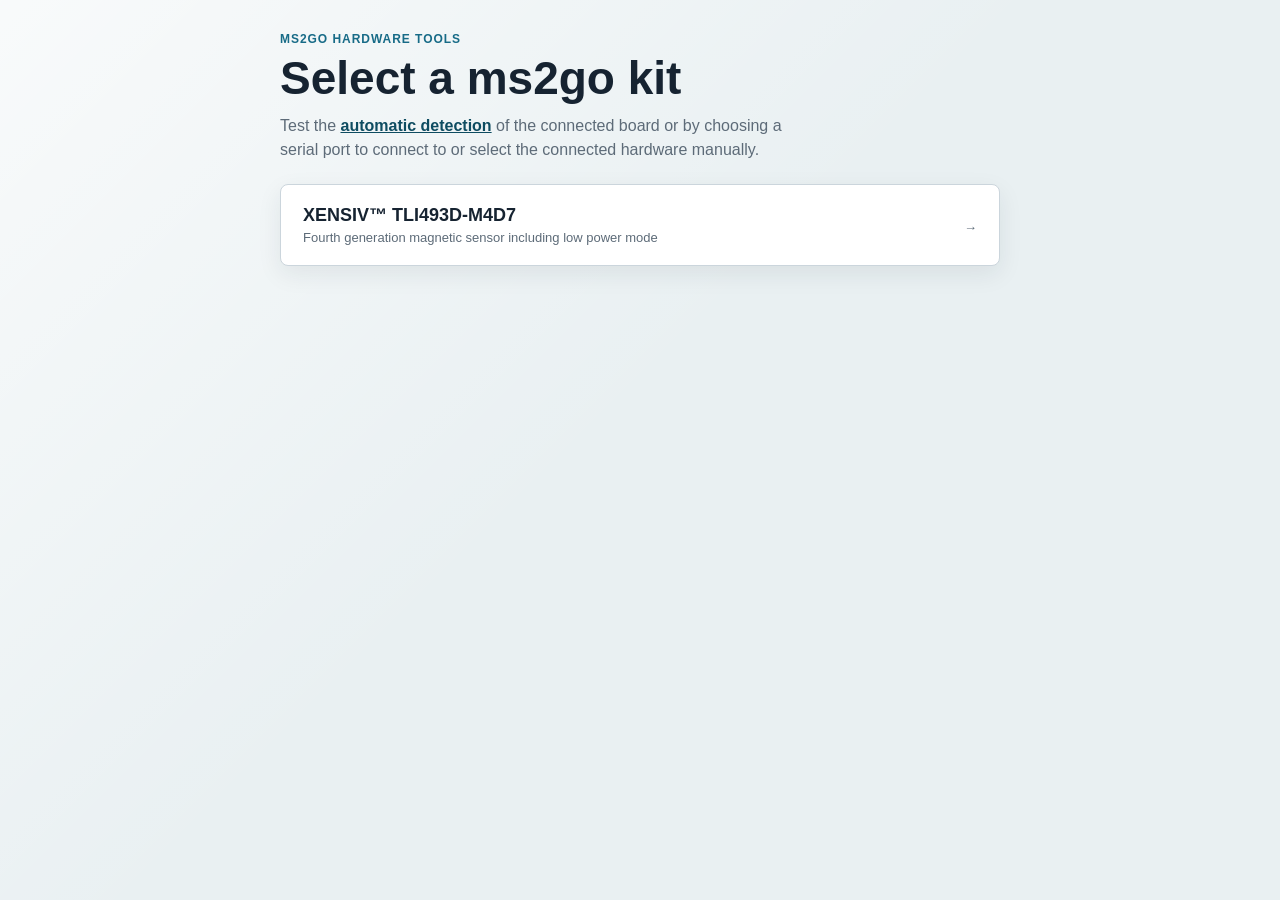
==== commit 49b55c41: "first running example without autodetect, and no legacy support" ====
--- a/index.html
+++ b/index.html
@@ -1,1097 +1,159 @@
 <!DOCTYPE html>
 <html lang="en">
 <head>
-<meta charset="UTF-8">
-<meta name="viewport" content="width=device-width, initial-scale=1.0">
-<title>TLI493D-x4D7 GUI</title>
-<style>
-*, *::before, *::after { box-sizing: border-box; }
-html, body { height: 100%; margin: 0; padding: 0; font-family: 'Segoe UI', Tahoma, sans-serif; font-size: 13px; background: #f0f0f0; color: #1a1a1a; }
+  <meta charset="UTF-8">
+  <meta name="viewport" content="width=device-width, initial-scale=1.0">
+  <title>MS2GO Tools</title>
+  <style>
+    :root {
+      --ink: #162331;
+      --muted: #5d6b78;
+      --line: #cbd5dc;
+      --surface: #ffffff;
+      --accent: #176b87;
+      --accent-dark: #0e4c61;
+      --background: #e9f0f2;
+    }
 
-/* ── Layout ─────────────────────────────────────── */
-#app { display: flex; flex-direction: column; height: 100vh; overflow: hidden; }
+    *, *::before, *::after { box-sizing: border-box; }
+    html, body { min-height: 100%; margin: 0; }
 
-#header {
-  background: #1a3a5c; color: white;
-  padding: 8px 16px; display: flex; align-items: center; gap: 14px;
-  flex-shrink: 0;
-}
-#header h1 { font-size: 15px; font-weight: bold; margin: 0; }
-#header .sub { font-size: 11px; color: #9bbcd6; }
+    body {
+      display: grid;
+      place-items: center;
+      padding: 32px 18px;
+      background:
+        linear-gradient(135deg, rgba(255,255,255,.7), transparent 48%),
+        var(--background);
+      color: var(--ink);
+      font-family: "Segoe UI", Tahoma, sans-serif;
+    }
 
-#connect-bar {
-  background: white; border-bottom: 2px solid #d0d8e0;
-  padding: 7px 16px; display: flex; align-items: center; gap: 10px; flex-wrap: wrap;
-  flex-shrink: 0;
-}
+    main { width: min(720px, 100%); }
+    header { margin-bottom: 22px; }
 
-#no-serial-warn {
-  background: #fff3cd; border: 1px solid #ffc107; border-radius: 4px;
-  padding: 6px 10px; font-size: 12px; display: none;
-}
+    .eyebrow {
+      margin: 0 0 8px;
+      color: var(--accent);
+      font-size: 12px;
+      font-weight: 700;
+      letter-spacing: .08em;
+      text-transform: uppercase;
+    }
 
-/* sensor view = full remaining height */
-#sensor-view { flex: 1; display: none; flex-direction: row; overflow: hidden; }
-#sensor-view.visible { display: flex; }
+    h1 {
+      margin: 0;
+      font-size: clamp(28px, 6vw, 46px);
+      line-height: 1.05;
+    }
 
-/* ── Config panel (left) ─────────────────────────── */
-#config-panel {
-  width: 44%; min-width: 360px;
-  background: white; border-right: 2px solid #d0d8e0;
-  display: flex; flex-direction: column; overflow: hidden;
-}
-#config-inner { flex: 1; overflow-y: auto; padding: 10px; }
-#config-footer {
-  padding: 6px 10px; border-top: 1px solid #ddd; background: #fafafa;
-  flex-shrink: 0;
-}
+    .intro {
+      max-width: 540px;
+      margin: 12px 0 0;
+      color: var(--muted);
+      font-size: 16px;
+      line-height: 1.5;
+    }
 
-/* ── Data panel (right) ──────────────────────────── */
-#data-panel {
-  flex: 1; background: white; overflow-y: auto;
-  padding: 10px; display: flex; flex-direction: column; gap: 8px;
-}
+    .port-detect {
+      color: var(--accent-dark);
+      font-weight: 600;
+    }
 
-/* ── Delay slider ────────────────────────────────── */
-.delay-row {
-  display: flex; align-items: center; gap: 8px;
-  background: #f4f7fa; border-radius: 5px; padding: 6px 10px; margin-bottom: 8px;
-}
-.delay-row label { font-size: 11px; white-space: nowrap; }
-.delay-row input[type=range] { flex: 1; }
-#delay-display { font-family: Consolas, monospace; font-size: 12px; font-weight: bold; min-width: 56px; text-align: right; }
+    .options { display: grid; gap: 12px; }
 
-/* ── Tabs ────────────────────────────────────────── */
-.tab-bar { display: flex; gap: 2px; border-bottom: 2px solid #1a3a5c; flex-wrap: wrap; }
-.tab-btn {
-  padding: 5px 9px; background: #dde6ef; border: none; cursor: pointer;
-  font-size: 11px; border-radius: 4px 4px 0 0; white-space: nowrap; transition: background .12s;
-}
-.tab-btn.active { background: #1a3a5c; color: white; font-weight: bold; }
-.tab-btn:not(.active):hover { background: #b8c8d8; }
-.tab-pane { display: none; padding: 8px 0; }
-.tab-pane.active { display: block; }
+    .option {
+      display: flex;
+      align-items: center;
+      justify-content: space-between;
+      gap: 18px;
+      padding: 20px 22px;
+      border: 1px solid var(--line);
+      border-radius: 8px;
+      background: var(--surface);
+      color: inherit;
+      text-decoration: none;
+      box-shadow: 0 8px 24px rgba(22, 35, 49, .08);
+      transition: border-color .15s ease, box-shadow .15s ease, transform .15s ease;
+    }
 
-/* ── Register table ──────────────────────────────── */
-.reg-wrap { overflow-x: auto; margin: 6px 0; }
-.reg-table {
-  border-collapse: collapse; font-size: 9.5px; width: 100%; table-layout: auto;
-}
-.reg-table td, .reg-table th {
-  border: 1px solid #b0b8c0; padding: 2px 4px; text-align: center; vertical-align: middle;
-}
-.reg-table th { background: #e4eaf0; font-weight: bold; }
-.cell-gray { background: #606060; color: white; font-size: 9px; }
-.cell-active { font-family: Consolas, monospace; font-weight: bold; color: #0a4080; }
-.cell-bit { font-family: Consolas, monospace; }
-.cell-name { text-align: left; font-weight: bold; padding-left: 4px; }
+    .option:hover, .option:focus-visible {
+      border-color: var(--accent);
+      box-shadow: 0 12px 28px rgba(22, 35, 49, .14);
+      transform: translateY(-2px);
+    }
 
-/* ── Channel / Mode controls ─────────────────────── */
-.section-title { font-size: 12px; font-weight: bold; margin: 10px 0 5px; color: #1a3a5c; }
-.ctrl-row { display: flex; gap: 6px; flex-wrap: wrap; margin-bottom: 6px; }
-.ctrl-box {
-  flex: 1; min-width: 160px; border: 1px solid #c8d4de; border-radius: 4px;
-  padding: 7px; background: #f8fafc;
-}
-.ctrl-box .legend { display: block; font-size: 11px; font-weight: bold; margin-bottom: 5px; color: #2a4a6c; }
-.slider-wrap { display: flex; align-items: center; gap: 6px; }
-.slider-wrap input[type=range] { flex: 1; min-width: 80px; }
-.slider-lbl { font-size: 10px; font-family: Consolas, monospace; color: #444; margin-top: 2px; }
-.radio-opt { font-size: 11px; display: block; margin: 2px 0; }
-.check-opt { font-size: 11px; display: block; margin: 3px 0; }
-input[type=radio], input[type=checkbox] { margin-right: 4px; cursor: pointer; }
-label { cursor: pointer; }
+    .option:focus-visible {
+      outline: 3px solid rgba(23, 107, 135, .3);
+      outline-offset: 3px;
+    }
 
-/* ── Sensor table (data panel) ───────────────────── */
-.panel-title { font-size: 12px; font-weight: bold; color: #1a3a5c; margin-bottom: 4px; }
-.sensor-tbl { border-collapse: collapse; width: 100%; font-size: 11px; }
-.sensor-tbl th { background: #1a3a5c; color: white; padding: 5px 7px; border: 1px solid #0c2a48; text-align: center; }
-.sensor-tbl td { border: 1px solid #d4dce4; padding: 4px 7px; text-align: center; font-family: Consolas, monospace; white-space: pre-line; }
-.sensor-tbl tr:nth-child(even) td { background: #f2f6fa; }
+    .option strong { display: block; font-size: 18px; }
 
-/* ── Raw hex lines ───────────────────────────────── */
-.raw-lines { font-family: Consolas, monospace; font-size: 11px; color: #444; line-height: 1.5; }
+    .option span {
+      display: block;
+      margin-top: 4px;
+      color: var(--muted);
+      font-size: 13px;
+    }
 
-/* ── Plot ────────────────────────────────────────── */
-#plot-canvas { display: block; width: 100%; background: white; border: 1px solid #ccd4dc; border-radius: 3px; }
-.plot-legend { font-size: 10px; color: #666; margin-top: 3px; }
+    .arrow {
+      flex: 0 0 auto;
+      color: var(--accent-dark);
+      font-size: 24px;
+      line-height: 1;
+    }
 
-/* ── Recording ───────────────────────────────────── */
-.rec-bar { display: flex; align-items: center; gap: 10px; flex-wrap: wrap; }
-.rec-dot { width: 9px; height: 9px; border-radius: 50%; background: #bbb; display: inline-block; }
-.rec-dot.active { background: #e03030; animation: blink 1s infinite; }
-@keyframes blink { 0%,100%{opacity:1} 50%{opacity:0.25} }
-.rec-count { font-size: 11px; font-family: Consolas, monospace; color: #555; }
-
-/* ── Status lines ────────────────────────────────── */
-.status-line { font-family: Consolas, monospace; font-size: 10.5px; color: #555; }
-
-/* ── Buttons ─────────────────────────────────────── */
-button {
-  padding: 5px 13px; border: none; border-radius: 4px;
-  cursor: pointer; font-size: 12px; font-family: inherit;
-}
-.btn-primary   { background: #1a3a5c; color: white; }
-.btn-primary:hover   { background: #0e2a48; }
-.btn-primary:disabled { background: #8aabbf; cursor: default; }
-.btn-success   { background: #217a3e; color: white; }
-.btn-success:hover   { background: #175e2f; }
-.btn-danger    { background: #b83030; color: white; }
-.btn-danger:hover    { background: #962626; }
-.btn-secondary { background: #6c7a8a; color: white; }
-.btn-secondary:hover { background: #56606e; }
-
-select { padding: 4px 7px; border: 1px solid #b8c8d8; border-radius: 4px; font-size: 12px; }
-
-hr.sep { border: none; border-top: 1px solid #e4eaf0; margin: 4px 0; }
-
-/* Scrollbars */
-::-webkit-scrollbar { width: 6px; height: 6px; }
-::-webkit-scrollbar-track { background: #f0f4f8; }
-::-webkit-scrollbar-thumb { background: #b0bcc8; border-radius: 3px; }
-</style>
+    @media (prefers-reduced-motion: reduce) {
+      .option { transition: none; }
+    }
+  </style>
 </head>
 <body>
-<div id="app">
+  <main>
+    <header>
+      <p class="eyebrow">MS2GO hardware tools</p>
+      <h1>Select a ms2go kit</h1>
+      <p class="intro">Test the <a class="port-detect" id="port-detect" href="#">automatic detection</a> of the connected board or by choosing a serial port to connect to or select the connected hardware manually. <span id="port-status" role="status" aria-live="polite"></span></p>
+    </header>
 
-<!-- ── Header ─────────────────────────────────────── -->
-<div id="header">
-  <h1>TLI493D-x4D7 GUI</h1>
-  <span class="sub">Web Edition · Build 2026-07-02 · Requires Chrome / Edge</span>
-</div>
+    <nav class="options" aria-label="Available GUIs">
+      <a class="option" href="TLI493D-M4D7/">
+        <div>
+          <strong>XENSIV&#8482; TLI493D-M4D7</strong>
+          <span>Fourth generation magnetic sensor including low power mode</span>
+        </div>
+        <span class="arrow" aria-hidden="true">&#8594;</span>
+      </a>
+    </nav>
+  </main>
+  <script>
+    document.getElementById('port-detect').addEventListener('click', async event => {
+      event.preventDefault();
+      const status = document.getElementById('port-status');
 
-<!-- ── Connect bar ────────────────────────────────── -->
-<div id="connect-bar">
-  <label for="hw-ver">Hardware version:</label>
-  <select id="hw-ver">
-    <option value="0000">0000</option>
-    <option value="1000">1000</option>
-  </select>
-  <button id="connect-btn" class="btn-primary">Connect Serial Port</button>
-  <button id="disconnect-btn" class="btn-secondary" style="display:none">Disconnect</button>
-  <span id="connect-status" class="status-line">Not connected. Select hardware version and click Connect.</span>
-  <div id="no-serial-warn">
-    ⚠ Web Serial API not available. Open this file in Chrome or Edge (version 89+).
-  </div>
-</div>
-
-<!-- ── Sensor view ────────────────────────────────── -->
-<div id="sensor-view">
-
-  <!-- ── Left: Config panel ──────────────────────── -->
-  <div id="config-panel">
-    <div id="config-inner">
-
-      <!-- Delay slider -->
-      <div class="delay-row">
-        <label for="delay-slider">Readout delay:</label>
-        <input type="range" id="delay-slider" min="0" max="100" value="75">
-        <span id="delay-display">316 ms</span>
-      </div>
-
-      <!-- Tabs -->
-      <div class="tab-bar" id="cfg-tab-bar">
-        <button class="tab-btn active" data-tab="tab-bc">All sensors identical config</button>
-        <button class="tab-btn" data-tab="tab-s0">Sensor 0 individual</button>
-        <button class="tab-btn" data-tab="tab-s1">Sensor 1 individual</button>
-        <button class="tab-btn" data-tab="tab-s2">Sensor 2 individual</button>
-        <button class="tab-btn" data-tab="tab-s3">Sensor 3 individual</button>
-      </div>
-
-      <!-- Broadcast tab -->
-      <div class="tab-pane active" id="tab-bc">
-        <p style="font-size:11px;color:#555;margin-bottom:6px;">Broadcast configuration (0x7A) — configures all sensors identically</p>
-        <div class="reg-wrap">
-          <table class="reg-table">
-            <thead>
-              <tr><th colspan="2">bytes</th><th colspan="8">bits</th><th>reset</th><th>active cfg</th></tr>
-              <tr><th>name</th><th>hex</th><th>7</th><th>6</th><th>5</th><th>4</th><th>3</th><th>2</th><th>1</th><th>0</th><th></th><th></th></tr>
-            </thead>
-            <tbody>
-              <tr>
-                <td class="cell-name" rowspan="2">bx_config</td><td rowspan="2">0x08</td>
-                <td class="cell-gray" colspan="3">bx_disable/zero_point (w)</td><td>RES</td>
-                <td class="cell-gray" colspan="3">bx_range (w)</td><td>RES</td>
-                <td rowspan="2">0x8E</td><td rowspan="2" class="cell-active" id="bx-cfg">0x8E</td>
-              </tr>
-              <tr><td class="cell-bit" id="bx7"></td><td class="cell-bit" id="bx6"></td><td class="cell-bit" id="bx5"></td><td class="cell-bit" id="bx4"></td><td class="cell-bit" id="bx3"></td><td class="cell-bit" id="bx2"></td><td class="cell-bit" id="bx1"></td><td class="cell-bit" id="bx0"></td></tr>
-              <tr>
-                <td class="cell-name" rowspan="2">by_config</td><td rowspan="2">0x09</td>
-                <td class="cell-gray" colspan="3">by_disable/zero_point (w)</td><td>RES</td>
-                <td class="cell-gray" colspan="3">by_range (w)</td><td>RES</td>
-                <td rowspan="2">0x8E</td><td rowspan="2" class="cell-active" id="by-cfg">0x8E</td>
-              </tr>
-              <tr><td class="cell-bit" id="by7"></td><td class="cell-bit" id="by6"></td><td class="cell-bit" id="by5"></td><td class="cell-bit" id="by4"></td><td class="cell-bit" id="by3"></td><td class="cell-bit" id="by2"></td><td class="cell-bit" id="by1"></td><td class="cell-bit" id="by0"></td></tr>
-              <tr>
-                <td class="cell-name" rowspan="2">bz_config</td><td rowspan="2">0x0A</td>
-                <td class="cell-gray" colspan="3">bz_disable/zero_point (w)</td><td>RES</td>
-                <td class="cell-gray" colspan="3">bz_range (w)</td><td>RES</td>
-                <td rowspan="2">0x8E</td><td rowspan="2" class="cell-active" id="bz-cfg">0x8E</td>
-              </tr>
-              <tr><td class="cell-bit" id="bz7"></td><td class="cell-bit" id="bz6"></td><td class="cell-bit" id="bz5"></td><td class="cell-bit" id="bz4"></td><td class="cell-bit" id="bz3"></td><td class="cell-bit" id="bz2"></td><td class="cell-bit" id="bz1"></td><td class="cell-bit" id="bz0"></td></tr>
-              <tr>
-                <td class="cell-name" rowspan="2">mode_1</td><td rowspan="2">0x0B</td>
-                <td class="cell-gray" colspan="2">timeout (w)</td>
-                <td class="cell-gray">low_pwr_en (w)</td><td class="cell-gray">temp_en (w)</td>
-                <td class="cell-gray" colspan="3">adc_conv_time (w)</td><td class="cell-gray">sigma_delta (w)</td>
-                <td rowspan="2">0x90</td><td rowspan="2" class="cell-active" id="m1-cfg">0x90</td>
-              </tr>
-              <tr><td class="cell-bit" id="m17"></td><td class="cell-bit" id="m16"></td><td class="cell-bit" id="m15"></td><td class="cell-bit" id="m14"></td><td class="cell-bit" id="m13"></td><td class="cell-bit" id="m12"></td><td class="cell-bit" id="m11"></td><td class="cell-bit" id="m10"></td></tr>
-              <tr>
-                <td class="cell-name" rowspan="2">mode_2</td><td rowspan="2">0x0C</td>
-                <td class="cell-gray">interleave (w)</td><td class="cell-gray" colspan="2">output_size (w)</td>
-                <td colspan="5">RES</td>
-                <td rowspan="2">0x20</td><td rowspan="2" class="cell-active" id="m2-cfg">0x20</td>
-              </tr>
-              <tr><td class="cell-bit" id="m27"></td><td class="cell-bit" id="m26"></td><td class="cell-bit" id="m25"></td><td class="cell-bit" id="m24"></td><td class="cell-bit" id="m23"></td><td class="cell-bit" id="m22"></td><td class="cell-bit" id="m21"></td><td class="cell-bit" id="m20"></td></tr>
-            </tbody>
-          </table>
-        </div>
-        <div id="bc-controls"></div>
-      </div>
-
-      <!-- Individual sensor tabs -->
-      <div class="tab-pane" id="tab-s0"><p style="font-size:11px;color:#555;margin-bottom:6px;">Individual config for Sensor 0 (0x43)</p><div id="ind-ctrl-0"></div><div class="status-line" id="ind-st-0" style="margin-top:6px;">Individual config idle</div></div>
-      <div class="tab-pane" id="tab-s1"><p style="font-size:11px;color:#555;margin-bottom:6px;">Individual config for Sensor 1 (0x43)</p><div id="ind-ctrl-1"></div><div class="status-line" id="ind-st-1" style="margin-top:6px;">Individual config idle</div></div>
-      <div class="tab-pane" id="tab-s2"><p style="font-size:11px;color:#555;margin-bottom:6px;">Individual config for Sensor 2 (0x43)</p><div id="ind-ctrl-2"></div><div class="status-line" id="ind-st-2" style="margin-top:6px;">Individual config idle</div></div>
-      <div class="tab-pane" id="tab-s3"><p style="font-size:11px;color:#555;margin-bottom:6px;">Individual config for Sensor 3 (0x43)</p><div id="ind-ctrl-3"></div><div class="status-line" id="ind-st-3" style="margin-top:6px;">Individual config idle</div></div>
-
-    </div><!-- /config-inner -->
-
-    <div id="config-footer">
-      <div class="status-line" id="startup-status">Startup: waiting for connection</div>
-      <div class="status-line" id="startup-debug" style="font-size:10px;color:#888;"></div>
-    </div>
-  </div><!-- /config-panel -->
-
-  <!-- ── Right: Data panel ────────────────────────── -->
-  <div id="data-panel">
-
-    <div>
-      <div class="panel-title">Latest readout (0x48)</div>
-      <div class="raw-lines">
-        <div id="raw0">Sensor 0: —</div>
-        <div id="raw1">Sensor 1: —</div>
-        <div id="raw2">Sensor 2: —</div>
-        <div id="raw3">Sensor 3: —</div>
-      </div>
-    </div>
-
-    <hr class="sep">
-
-    <div>
-      <div class="panel-title">Decoded Sensor Values</div>
-      <table class="sensor-tbl">
-        <thead><tr><th>Sensor</th><th>Bx</th><th>By</th><th>Bz</th><th>Temp</th><th>Frame Counter</th></tr></thead>
-        <tbody>
-          <tr><td>Sensor 0</td><td id="s0bx">—</td><td id="s0by">—</td><td id="s0bz">—</td><td id="s0tp">—</td><td id="s0fc">—</td></tr>
-          <tr><td>Sensor 1</td><td id="s1bx">—</td><td id="s1by">—</td><td id="s1bz">—</td><td id="s1tp">—</td><td id="s1fc">—</td></tr>
-          <tr><td>Sensor 2</td><td id="s2bx">—</td><td id="s2by">—</td><td id="s2bz">—</td><td id="s2tp">—</td><td id="s2fc">—</td></tr>
-          <tr><td>Sensor 3</td><td id="s3bx">—</td><td id="s3by">—</td><td id="s3bz">—</td><td id="s3tp">—</td><td id="s3fc">—</td></tr>
-        </tbody>
-      </table>
-    </div>
-
-    <hr class="sep">
-
-    <div>
-      <div class="panel-title">Last 50 LSB Samples</div>
-      <canvas id="plot-canvas" height="220"></canvas>
-      <div class="plot-legend">Colors: Bx=red, By=green, Bz=blue, Temp=yellow, Frame counter=gray &nbsp;·&nbsp; Dark→Bright = Sensor 0→3</div>
-    </div>
-
-    <hr class="sep">
-
-    <div>
-      <div class="rec-bar">
-        <span class="rec-dot" id="rec-dot"></span>
-        <button id="rec-btn" class="btn-success">Start Recording</button>
-        <button id="dl-btn" class="btn-secondary" style="display:none">Download CSV</button>
-        <span class="rec-count" id="rec-count"></span>
-      </div>
-    </div>
-
-    <hr class="sep">
-
-    <div>
-      <div class="status-line" id="ro-status">Readout: idle</div>
-      <div class="status-line" id="cfg-status">Config: idle</div>
-    </div>
-
-  </div><!-- /data-panel -->
-</div><!-- /sensor-view -->
-</div><!-- /app -->
-
-<script>
-'use strict';
-
-// ═══════════════════════════════════════════════════
-//  Constants
-// ═══════════════════════════════════════════════════
-const STARTUP_CMD_1      = 0x00;
-const STARTUP_CMD_2      = 0x4F;
-const READOUT_CMD        = 0x48;
-const CONFIG_CMD         = 0x7A;
-const IND_CONFIG_CMD     = 0x43;
-const CONFIG_ECHO_LEN    = 6;   // 0x7A + 5 bytes
-const IND_CONFIG_ECHO_LEN= 7;   // 0x43 + addr + 5 bytes
-const BAUDRATE           = 1000000;
-const USB_VID            = 0x058B;
-const USB_PID            = 0xABCD;
-const PLOT_HISTORY_LEN   = 50;
-const RESPONSE_LEN       = 5;
-
-const DISABLE_OPTS = [
-  '0b000 = DISABLE the channel',
-  '0b001 = +41.7 mT',
-  '0b010 = +27.8 mT',
-  '0b011 = +13.9 mT',
-  '0b100 = 0.0 mT (default)',
-  '0b101 = -13.9 mT',
-  '0b110 = -27.8 mT',
-  '0b111 = -41.7 mT',
-];
-const RANGE_OPTS = [
-  '0b000 = ±17.4 mT',
-  '0b001 = ±34.8 mT',
-  '0b010 = ±52.1 mT',
-  '0b011 = ±69.5 mT',
-  '0b100 = ±87 mT',
-  '0b101 = ±104 mT',
-  '0b110 = ±122 mT',
-  '0b111 = ±139 mT (default)',
-];
-const TIMEOUT_OPTS = [
-  [0, '0b00 = 0 µs (do not use with >1 sensor on bus)'],
-  [1, '0b01 = 55 µs'],
-  [2, '0b10 = 330 µs (default)'],
-  [3, '0b11 = 700 µs'],
-];
-const ADC_OPTS = [
-  [0, '0b000 = 50 µs (default)'],
-  [1, '0b001 = 100 µs'],
-  [2, '0b010 = 200 µs'],
-  [3, '0b011 = 400 µs'],
-  [4, '0b100 = 800 µs'],
-];
-const SIGMA_OPTS = [
-  [0, '0b0 = 16 SD samples (default)'],
-  [1, '0b1 = 32 SD samples'],
-];
-const INTERLEAVE_OPTS = [
-  [0, '0b0 = Disable (X X Y Y Z Z T) (default)'],
-  [1, '0b1 = Enable (X Y Z Z Y X T)'],
-];
-const OUTPUT_SIZE_OPTS = [
-  [0, '0b00 = MSBs only (8-bit result)'],
-  [1, '0b01 = MSBs + b_lsb10 (10-bit result) (default)'],
-  [2, '0b10 = MSBs + LSBs (16-bit result)'],
-];
-
-const RANGES_MT   = [17.4, 34.8, 52.1, 69.5, 87.0, 104.0, 122.0, 139.0];
-const OFFSETS_MT  = [0, 41.7, 27.8, 13.9, 0, -13.9, -27.8, -41.7];
-const PLOT_COLS   = ['bx', 'by', 'bz', 'temp', 'frame_counter'];
-const INTENSITIES = [0.40, 0.55, 0.72, 0.90];
-const BASE_RGB    = { bx:[255,0,0], by:[0,170,0], bz:[0,90,255], temp:[230,180,0], frame_counter:null };
-
-// ═══════════════════════════════════════════════════
-//  State
-// ═══════════════════════════════════════════════════
-function defaultCfg() {
-  return { bxDisable:4, bxRange:7, byDisable:4, byRange:7, bzDisable:4, bzRange:7,
-           timeout:2, lowPwr:false, tempEn:true, adc:0, sigma:0, interleave:0, outputSize:1 };
-}
-
-const st = {
-  port: null, writer: null, reader: null,
-  serialBuf: new Uint8Array(0),
-  running: false, hwVer: '0000',
-
-  broadcast: defaultCfg(),
-  individual: [defaultCfg(), defaultCfg(), defaultCfg(), defaultCfg()],
-  indDirty:  [false, false, false, false],
-  indActive: [false, false, false, false],
-  cfgDirty:  true,
-  lastSentCfg: null,
-  appliedCfgs: [null, null, null, null],
-
-  delayMs: 316,
-
-  plotHist: (() => { const h={}; for(let s=0;s<4;s++) for(const c of PLOT_COLS) h[`${s}_${c}`]=[]; return h; })(),
-  recording: false,
-  recRows: [],
-  csvBlob: null,
-};
-
-// ═══════════════════════════════════════════════════
-//  Config byte builders
-// ═══════════════════════════════════════════════════
-function buildCfgBytes(c) {
-  const bx = ((c.bxDisable&7)<<5)|((c.bxRange&7)<<1);
-  const by = ((c.byDisable&7)<<5)|((c.byRange&7)<<1);
-  const bz = ((c.bzDisable&7)<<5)|((c.bzRange&7)<<1);
-  const m1 = ((c.timeout&3)<<6)|((c.lowPwr?1:0)<<5)|((c.tempEn?1:0)<<4)|((c.adc&7)<<1)|(c.sigma&1);
-  const m2 = ((c.interleave&1)<<7)|((c.outputSize&3)<<5);
-  return new Uint8Array([bx,by,bz,m1,m2]);
-}
-
-function parseCfgLayout(b) {
-  return {
-    bxDisable:(b[0]>>5)&7, bxRange:(b[0]>>1)&7,
-    byDisable:(b[1]>>5)&7, byRange:(b[1]>>1)&7,
-    bzDisable:(b[2]>>5)&7, bzRange:(b[2]>>1)&7,
-    timeout:(b[3]>>6)&3, lowPwr:Boolean((b[3]>>5)&1), tempEn:Boolean((b[3]>>4)&1),
-    adc:(b[3]>>1)&7, sigma:b[3]&1,
-    interleave:(b[4]>>7)&1, outputSize:(b[4]>>5)&3,
-  };
-}
-
-function bytesForCfg(cfgBytes) {
-  const L = parseCfgLayout(cfgBytes);
-  const bxEn=L.bxDisable!==0, byEn=L.byDisable!==0, bzEn=L.bzDisable!==0;
-  let n=0;
-  if (L.outputSize===0) { if(bxEn)n++; if(byEn)n++; if(bzEn)n++; if(L.tempEn)n++; }
-  else if (L.outputSize===1) { if(bxEn)n++; if(byEn)n++; if(bzEn)n++; if(L.tempEn)n++; n++; }
-  else { if(bxEn)n+=2; if(byEn)n+=2; if(bzEn)n+=2; if(L.tempEn)n++; }
-  return n;
-}
-
-function totalReadoutLen() {
-  let t=1;
-  for(let s=0;s<4;s++) t+=bytesForCfg(activeCfg(s));
-  return t;
-}
-
-function activeCfg(s) {
-  return st.appliedCfgs[s] || buildCfgBytes(st.broadcast);
-}
-
-function wakeupNeeded() {
-  return st.appliedCfgs.some(c => c && ((c[3]>>5)&1));
-}
-
-function bytesEq(a,b) {
-  if(!a||!b||a.length!==b.length) return false;
-  for(let i=0;i<a.length;i++) if(a[i]!==b[i]) return false;
-  return true;
-}
-
-// ═══════════════════════════════════════════════════
-//  Data decoding
-// ═══════════════════════════════════════════════════
-function toSigned(v, bits) { return v>=(1<<(bits-1)) ? v-(1<<bits) : v; }
-
-function fmtMag(v, bits, rng, dis) {
-  if(v===null||v===undefined) return `N/A (LSB${bits})`;
-  const sv = toSigned(v, bits);
-  const fs = RANGES_MT[rng]??139.0;
-  const off = OFFSETS_MT[dis]??0;
-  const maxPos=(1<<(bits-1))-1, minNeg=1<<(bits-1);
-  const norm = sv>=0 ? (maxPos?sv/maxPos:0) : sv/minNeg;
-  const phys = norm*fs - off;
-  return `${sv} (LSB${bits})\n${phys>=0?'+':''}${phys.toFixed(2)} mT`;
-}
-
-function fmtTemp(v) {
-  if(v===null||v===undefined) return 'N/A (LSB8)';
-  const sv=toSigned(v,8);
-  const p=sv*0.7+41.5;
-  return `${sv} (LSB8)\n${p>=0?'+':''}${p.toFixed(2)} °C`;
-}
-
-function fmtPrec(v, bits) {
-  if(v===null||v===undefined) return `N/A (LSB${bits})`;
-  return `${v} (LSB${bits})`;
-}
-
-function decodeSensorChunk(chunk, cfgBytes) {
-  const L=parseCfgLayout(cfgBytes);
-  const bxEn=L.bxDisable!==0, byEn=L.byDisable!==0, bzEn=L.bzDisable!==0;
-  let idx=0, bx=null, by=null, bz=null, temp=null, fc=null;
-
-  if (L.outputSize===0) {
-    if(bxEn&&idx<chunk.length) bx=chunk[idx++];
-    if(byEn&&idx<chunk.length) by=chunk[idx++];
-    if(bzEn&&idx<chunk.length) bz=chunk[idx++];
-    if(L.tempEn&&idx<chunk.length) temp=chunk[idx++];
-    return { bx:fmtMag(bx,8,L.bxRange,L.bxDisable), by:fmtMag(by,8,L.byRange,L.byDisable),
-             bz:fmtMag(bz,8,L.bzRange,L.bzDisable), temp:fmtTemp(temp), fc:fmtPrec(null,2),
-             _bx:bx!==null?toSigned(bx,8):null, _by:by!==null?toSigned(by,8):null,
-             _bz:bz!==null?toSigned(bz,8):null, _temp:temp!==null?toSigned(temp,8):null, _fc:null };
-  }
-
-  if (L.outputSize===1) {
-    let bxM=null, byM=null, bzM=null;
-    if(bxEn&&idx<chunk.length) bxM=chunk[idx++];
-    if(byEn&&idx<chunk.length) byM=chunk[idx++];
-    if(bzEn&&idx<chunk.length) bzM=chunk[idx++];
-    if(L.tempEn&&idx<chunk.length) temp=chunk[idx++];
-    let lsb10=null;
-    if(idx<chunk.length) lsb10=chunk[idx++];
-    if(lsb10!==null) {
-      fc=lsb10&0x03;
-      if(bxM!==null) bx=(bxM<<2)|((lsb10&0xC0)>>6);
-      if(byM!==null) by=(byM<<2)|((lsb10&0x30)>>4);
-      if(bzM!==null) bz=(bzM<<2)|((lsb10&0x0C)>>2);
-    }
-    return { bx:fmtMag(bx,10,L.bxRange,L.bxDisable), by:fmtMag(by,10,L.byRange,L.byDisable),
-             bz:fmtMag(bz,10,L.bzRange,L.bzDisable), temp:fmtTemp(temp), fc:fmtPrec(fc,2),
-             _bx:bx!==null?toSigned(bx,10):null, _by:by!==null?toSigned(by,10):null,
-             _bz:bz!==null?toSigned(bz,10):null, _temp:temp!==null?toSigned(temp,8):null, _fc:fc };
-  }
-
-  // output_size === 2, 16-bit
-  if(bxEn&&idx+1<chunk.length) { bx=(chunk[idx]<<8)|chunk[idx+1]; idx+=2; }
-  if(byEn&&idx+1<chunk.length) { by=(chunk[idx]<<8)|chunk[idx+1]; idx+=2; }
-  if(bzEn&&idx+1<chunk.length) { bz=(chunk[idx]<<8)|chunk[idx+1]; idx+=2; }
-  if(L.tempEn&&idx<chunk.length) temp=chunk[idx++];
-  return { bx:fmtMag(bx,16,L.bxRange,L.bxDisable), by:fmtMag(by,16,L.byRange,L.byDisable),
-           bz:fmtMag(bz,16,L.bzRange,L.bzDisable), temp:fmtTemp(temp), fc:fmtPrec(null,2),
-           _bx:bx!==null?toSigned(bx,16):null, _by:by!==null?toSigned(by,16):null,
-           _bz:bz!==null?toSigned(bz,16):null, _temp:temp!==null?toSigned(temp,8):null, _fc:null };
-}
-
-// ═══════════════════════════════════════════════════
-//  Serial helpers
-// ═══════════════════════════════════════════════════
-async function writeSerial(bytes) {
-  await st.writer.write(bytes instanceof Uint8Array ? bytes : new Uint8Array(bytes));
-}
-
-async function readSerialBytes(n, timeoutMs=2000) {
-  const deadline = Date.now()+timeoutMs;
-  while (st.serialBuf.length < n) {
-    if (Date.now()>deadline)
-      throw new Error(`Read timeout: needed ${n}, got ${st.serialBuf.length} bytes`);
-    await sleep(5);
-  }
-  const r = st.serialBuf.slice(0,n);
-  st.serialBuf = st.serialBuf.slice(n);
-  return r;
-}
-
-function clearSerialBuf() { st.serialBuf = new Uint8Array(0); }
-
-async function sleep(ms) { return new Promise(r => setTimeout(r,ms)); }
-
-function toHex(bytes) {
-  return Array.from(bytes).map(b=>b.toString(16).toUpperCase().padStart(2,'0')).join(' ');
-}
-
-// Continuous background reader fills st.serialBuf
-async function readerCoroutine() {
-  try {
-    while (st.running) {
-      const {value, done} = await st.reader.read();
-      if (done) break;
-      if (value && value.length) {
-        const merged = new Uint8Array(st.serialBuf.length+value.length);
-        merged.set(st.serialBuf);
-        merged.set(value, st.serialBuf.length);
-        st.serialBuf = merged;
-      }
-    }
-  } catch(_) { /* port closed or cancelled */ }
-}
-
-// ═══════════════════════════════════════════════════
-//  Protocol: startup
-// ═══════════════════════════════════════════════════
-async function runStartup() {
-  setStartupSt('Running startup routine...', '');
-  try {
-    clearSerialBuf();
-    await writeSerial([STARTUP_CMD_1]);
-    await sleep(2);
-    clearSerialBuf();                          // discard anything received
-    await writeSerial([STARTUP_CMD_2]);
-
-    let resp;
-    try { resp = await readSerialBytes(RESPONSE_LEN, 500); }
-    catch(_) { resp = new Uint8Array(0); }
-    await sleep(2);
-
-    if (resp.length===RESPONSE_LEN)
-      setStartupSt('Startup OK', `response=${toHex(resp)}`);
-    else
-      setStartupSt(`Startup: short response (${resp.length} bytes)`, `response=${toHex(resp)}`);
-  } catch(err) {
-    setStartupSt(`Startup failed: ${err.message}`, '');
-  }
-}
-
-// ═══════════════════════════════════════════════════
-//  Protocol: driver loop
-// ═══════════════════════════════════════════════════
-async function driverLoop() {
-  while (st.running) {
-    try {
-
-      /* ── Broadcast config ── */
-      const cfgBytes = buildCfgBytes(st.broadcast);
-      if (st.cfgDirty || !bytesEq(cfgBytes, st.lastSentCfg)) {
-        const cmd = new Uint8Array([CONFIG_CMD, ...cfgBytes]);
-        let attempt=0;
-        while (st.running) {
-          if (wakeupNeeded()) { clearSerialBuf(); await writeSerial([STARTUP_CMD_1]); await sleep(1); }
-          clearSerialBuf();
-          await writeSerial(cmd);
-          let echo;
-          try { echo=await readSerialBytes(CONFIG_ECHO_LEN,500); } catch(_){ echo=new Uint8Array(0); }
-          if (bytesEq(echo,cmd)) {
-            st.lastSentCfg = cfgBytes;
-            st.cfgDirty = false;
-            st.appliedCfgs = [cfgBytes,cfgBytes,cfgBytes,cfgBytes];
-            st.indActive = [false,false,false,false];
-            st.indDirty  = [false,false,false,false];
-            setCfgSt(`Config applied: ${toHex(cfgBytes)}`);
-            break;
-          }
-          st.cfgDirty=true;
-          setCfgSt(`Config echo mismatch attempt ${++attempt} (${echo.length}b): ${toHex(echo)} — retrying`);
-          await sleep(1);
-        }
-        if (!st.running) break;
-        await sleep(1);
-      } else {
-        setCfgSt('Config: no changes pending');
+      if (!('serial' in navigator)) {
+        status.textContent = 'Web Serial is not available in this browser.';
+        return;
       }
 
-      /* ── Individual sensor configs ── */
-      for (let s=0; s<4; s++) {
-        if (!st.indActive[s] || !st.indDirty[s]) continue;
-        const indCfg = buildCfgBytes(st.individual[s]);
-        const cmd = new Uint8Array([IND_CONFIG_CMD, s, ...indCfg]);
-        let attempt=0;
-        while (st.running) {
-          if (wakeupNeeded()) { clearSerialBuf(); await writeSerial([STARTUP_CMD_1]); await sleep(1); }
-          clearSerialBuf();
-          await writeSerial(cmd);
-          let echo;
-          try { echo=await readSerialBytes(IND_CONFIG_ECHO_LEN,500); } catch(_){ echo=new Uint8Array(0); }
-          if (bytesEq(echo,cmd)) {
-            st.indDirty[s]=false; st.indActive[s]=true; st.appliedCfgs[s]=indCfg;
-            setIndSt(s,`Applied via 0x43: ${toHex(indCfg)}`);
-            break;
-          }
-          st.indDirty[s]=true;
-          setIndSt(s,`0x43 echo mismatch attempt ${++attempt}: ${toHex(echo)}`);
-          await sleep(1);
+      try {
+        const port = await navigator.serial.requestPort({
+          filters: [
+            { usbVendorId: 0x058B, usbProductId: 0xABCD },
+            { usbVendorId: 0x04B4, usbProductId: 0x0002 },
+          ],
+        });
+        const info = port.getInfo();
+        const vendor = info.usbVendorId ? `VID 0x${info.usbVendorId.toString(16).toUpperCase()}` : 'USB device';
+        const product = info.usbProductId ? `PID 0x${info.usbProductId.toString(16).toUpperCase()}` : '';
+        status.textContent = `Selected ${vendor} ${product}.`;
+      } catch (error) {
+        if (error.name !== 'NotFoundError' && error.name !== 'AbortError') {
+          status.textContent = `Port detection failed: ${error.message}`;
         }
-        if (!st.running) break;
-        await sleep(1);
       }
-      if (!st.running) break;
-
-      /* ── Readout ── */
-      if (wakeupNeeded()) { clearSerialBuf(); await writeSerial([STARTUP_CMD_1]); await sleep(1); }
-      clearSerialBuf();
-      await writeSerial([READOUT_CMD]);
-
-      const expLen = totalReadoutLen();
-      let resp;
-      try { resp=await readSerialBytes(expLen,1500); }
-      catch(err) { setROSt(`Read timeout: ${err.message}`); await sleep(st.delayMs); continue; }
-
-      if (resp.length===expLen && resp[0]===READOUT_CMD) {
-        const payload=resp.slice(1);
-        const hexLines=['','','',''];
-        const rows=[null,null,null,null];
-        let cur=0;
-        for(let s=3;s>=0;s--) {   // bus order: 3,2,1,0
-          const cfg=activeCfg(s);
-          const nb=bytesForCfg(cfg);
-          const chunk=payload.slice(cur,cur+nb); cur+=nb;
-          hexLines[s]=`Sensor ${s}: ${chunk.length?toHex(chunk):'(no data)'}`;
-          rows[s]=decodeSensorChunk(chunk,cfg);
-        }
-        updateRawLines(hexLines);
-        updateSensorTable(rows);
-        updatePlotHistory(rows);
-        drawPlot();
-        captureRecording(rows);
-        setROSt('Readout OK');
-      } else {
-        setROSt(`Bad readout (expected ${expLen}, got ${resp.length}): ${toHex(resp)}`);
-      }
-
-      await sleep(st.delayMs);
-
-    } catch(err) {
-      setROSt(`Error: ${err.message}`);
-      await sleep(500);
-    }
-  }
-}
-
-// ═══════════════════════════════════════════════════
-//  UI status setters
-// ═══════════════════════════════════════════════════
-const $ = id => document.getElementById(id);
-function setROSt(t)       { $('ro-status').textContent  = `Readout: ${t}`; }
-function setCfgSt(t)      { $('cfg-status').textContent = `Config: ${t}`; }
-function setStartupSt(t,d){ $('startup-status').textContent=`Startup: ${t}`; $('startup-debug').textContent=d||''; }
-function setIndSt(s,t)    { $(`ind-st-${s}`).textContent=t; }
-function setConnSt(t)     { $('connect-status').textContent=t; }
-
-function updateRawLines(lines) {
-  for(let s=0;s<4;s++) $(`raw${s}`).textContent = lines[s]||`Sensor ${s}: —`;
-}
-
-function updateSensorTable(rows) {
-  for(let s=0;s<4;s++) {
-    const r=rows[s]; if(!r) continue;
-    $(`s${s}bx`).textContent=r.bx||'—';
-    $(`s${s}by`).textContent=r.by||'—';
-    $(`s${s}bz`).textContent=r.bz||'—';
-    $(`s${s}tp`).textContent=r.temp||'—';
-    $(`s${s}fc`).textContent=r.fc||'—';
-  }
-}
-
-// ═══════════════════════════════════════════════════
-//  Plot
-// ═══════════════════════════════════════════════════
-function updatePlotHistory(rows) {
-  for(let s=0;s<4;s++){
-    const r=rows[s]; if(!r) continue;
-    push(s,'bx',r._bx); push(s,'by',r._by); push(s,'bz',r._bz);
-    push(s,'temp',r._temp); push(s,'frame_counter',r._fc);
-  }
-}
-function push(s,col,val){
-  const a=st.plotHist[`${s}_${col}`];
-  a.push(val??null);
-  if(a.length>PLOT_HISTORY_LEN) a.shift();
-}
-
-function traceColor(col, s) {
-  const i=INTENSITIES[s];
-  if(col==='frame_counter'){ const g=Math.round(35+220*i); return `rgb(${g},${g},${g})`; }
-  const [r,g,b]=BASE_RGB[col];
-  return `rgb(${Math.round(r*i)},${Math.round(g*i)},${Math.round(b*i)})`;
-}
-
-function drawPlot() {
-  const canvas=$('plot-canvas');
-  const rect=canvas.getBoundingClientRect();
-  canvas.width=Math.round(rect.width)||640;
-  canvas.height=220;
-  const ctx=canvas.getContext('2d');
-  ctx.clearRect(0,0,canvas.width,canvas.height);
-
-  const W=canvas.width, H=canvas.height;
-  const left=72, right=8, top=4, bot=4;
-  const pw=W-left-right, ph=H-top-bot;
-  const bh=ph/PLOT_COLS.length;
-
-  ctx.font='9px Consolas,monospace';
-
-  for(let bi=0;bi<PLOT_COLS.length;bi++){
-    const col=PLOT_COLS[bi];
-    const bt=top+bi*bh, bb=bt+bh;
-
-    ctx.strokeStyle='#d8e0e8'; ctx.strokeRect(left,bt,pw,bh);
-    ctx.fillStyle='#555'; ctx.fillText(col,2,(bt+bb)/2+4);
-
-    const allVals=[];
-    for(let s=0;s<4;s++) for(const v of st.plotHist[`${s}_${col}`]) if(v!==null) allVals.push(v);
-    if(!allVals.length) continue;
-
-    let yMin=Math.min(...allVals), yMax=Math.max(...allVals);
-    if(yMin===yMax){yMin--;yMax++;}
-
-    ctx.fillStyle='#999'; ctx.fillText(`${yMin}..${yMax}`,left+pw-2,bt+9);
-
-    for(let s=0;s<4;s++){
-      const hist=st.plotHist[`${s}_${col}`];
-      if(hist.length<2) continue;
-      ctx.strokeStyle=traceColor(col,s); ctx.lineWidth=1;
-      ctx.beginPath();
-      let pen=false;
-      for(let i=0;i<hist.length;i++){
-        const v=hist[i];
-        if(v===null){pen=false;continue;}
-        const x=left+(i/(PLOT_HISTORY_LEN-1))*pw;
-        const y=bb-((v-yMin)/(yMax-yMin))*bh;
-        pen ? ctx.lineTo(x,y) : ctx.moveTo(x,y);
-        pen=true;
-      }
-      ctx.stroke();
-      ctx.fillStyle=traceColor(col,s);
-      for(let i=0;i<hist.length;i++){
-        const v=hist[i]; if(v===null) continue;
-        const x=left+(i/(PLOT_HISTORY_LEN-1))*pw;
-        const y=bb-((v-yMin)/(yMax-yMin))*bh;
-        ctx.fillRect(x-1,y-1,2,2);
-      }
-    }
-  }
-}
-
-// ═══════════════════════════════════════════════════
-//  Recording
-// ═══════════════════════════════════════════════════
-function captureRecording(rows) {
-  if(!st.recording) return;
-  const ts=new Date().toISOString();
-  for(let s=0;s<4;s++){
-    const r=rows[s]; if(!r) continue;
-    st.recRows.push({ts, s, bx:r._bx??'', by:r._by??'', bz:r._bz??'', temp:r._temp??'', fc:r._fc??''});
-  }
-  $('rec-count').textContent=`${st.recRows.length} rows`;
-}
-
-function startRecording() {
-  st.recording=true; st.recRows=[]; st.csvBlob=null;
-  $('rec-btn').textContent='Stop Recording'; $('rec-btn').className='btn-danger';
-  $('rec-dot').classList.add('active');
-  $('dl-btn').style.display='none';
-  $('rec-count').textContent='0 rows';
-}
-
-function stopRecording() {
-  st.recording=false;
-  $('rec-btn').textContent='Start Recording'; $('rec-btn').className='btn-success';
-  $('rec-dot').classList.remove('active');
-  if(st.recRows.length){
-    const lines=[
-      `# TLI493D-x4D7 Recording`,`# Hardware version: ${st.hwVer}`,`# Recorded at: ${new Date().toISOString()}`,``,
-      `timestamp,sensor,bx_lsb,by_lsb,bz_lsb,temp_lsb,frame_counter_lsb`,
-      ...st.recRows.map(r=>`${r.ts},${r.s},${r.bx},${r.by},${r.bz},${r.temp},${r.fc}`)
-    ];
-    st.csvBlob=new Blob([lines.join('\r\n')],{type:'text/csv'});
-    $('dl-btn').style.display='';
-    $('rec-count').textContent=`${st.recRows.length} rows — ready to download`;
-  }
-}
-
-function downloadCsv() {
-  if(!st.csvBlob) return;
-  const ts=new Date().toISOString().slice(0,19).replace(/[:T]/g,'-');
-  const a=document.createElement('a');
-  a.href=URL.createObjectURL(st.csvBlob);
-  a.download=`sensor_recording_${ts}.csv`;
-  a.click(); URL.revokeObjectURL(a.href);
-}
-
-// ═══════════════════════════════════════════════════
-//  Config UI builders
-// ═══════════════════════════════════════════════════
-function buildBroadcastTable() {
-  const b=st.broadcast;
-  const bxV=((b.bxDisable&7)<<5)|((b.bxRange&7)<<1);
-  const byV=((b.byDisable&7)<<5)|((b.byRange&7)<<1);
-  const bzV=((b.bzDisable&7)<<5)|((b.bzRange&7)<<1);
-  const m1V=((b.timeout&3)<<6)|((b.lowPwr?1:0)<<5)|((b.tempEn?1:0)<<4)|((b.adc&7)<<1)|(b.sigma&1);
-  const m2V=((b.interleave&1)<<7)|((b.outputSize&3)<<5);
-  setBitRow('bx',bxV); $('bx-cfg').textContent=hx(bxV);
-  setBitRow('by',byV); $('by-cfg').textContent=hx(byV);
-  setBitRow('bz',bzV); $('bz-cfg').textContent=hx(bzV);
-  setBitRow('m1',m1V); $('m1-cfg').textContent=hx(m1V);
-  setBitRow('m2',m2V); $('m2-cfg').textContent=hx(m2V);
-}
-function setBitRow(pfx,v) { for(let b=7;b>=0;b--){ const el=$(pfx+b); if(el) el.textContent=(v>>b)&1; } }
-function hx(v) { return `0x${v.toString(16).toUpperCase().padStart(2,'0')}`; }
-
-/* Build config controls (broadcast or individual) into a container element */
-function buildConfigControls(container, cfg, onBroadcastChange, sensorIdx) {
-  container.innerHTML='';
-  const isBroadcast = sensorIdx===undefined;
-
-  function onChange() {
-    if(isBroadcast) {
-      buildBroadcastTable();
-      st.cfgDirty=true;
-      overwriteIndFromBroadcast();
-    } else {
-      st.indDirty[sensorIdx]=true; st.indActive[sensorIdx]=true;
-      setIndSt(sensorIdx,`Pending individual config (0x43) for Sensor ${sensorIdx}`);
-    }
-  }
-
-  // Channel sliders
-  for(const [axis,disKey,rngKey] of [['Bx','bxDisable','bxRange'],['By','byDisable','byRange'],['Bz','bzDisable','bzRange']]) {
-    const title=document.createElement('div'); title.className='section-title'; title.textContent=`${axis} channel`;
-    container.appendChild(title);
-    const row=document.createElement('div'); row.className='ctrl-row';
-
-    // disable/zero_point slider
-    row.appendChild(makeSlider(`Disable/zero_point`, DISABLE_OPTS, cfg, disKey, onChange));
-    // range slider
-    row.appendChild(makeSlider(`Range`, RANGE_OPTS, cfg, rngKey, onChange));
-    container.appendChild(row);
-  }
-
-  // Mode 1
-  const m1t=document.createElement('div'); m1t.className='section-title'; m1t.textContent='Mode 1';
-  container.appendChild(m1t);
-  const m1row=document.createElement('div'); m1row.className='ctrl-row';
-  m1row.appendChild(makeRadioGroup('timeout','timeout',TIMEOUT_OPTS,cfg,'timeout',onChange));
-  m1row.appendChild(makeCheckGroup('low_pwr_en','lowPwr',[['Enable low power mode\n(note: for individual reconfig all sensors must be in the same power mode)']],cfg,'lowPwr',onChange));
-  m1row.appendChild(makeCheckGroup('temp_en','tempEn',[['Enable temperature measurement']],cfg,'tempEn',onChange));
-  m1row.appendChild(makeRadioGroup('adc_conv_time','adc',ADC_OPTS,cfg,'adc',onChange));
-  m1row.appendChild(makeRadioGroup('sigma_delta','sigma',SIGMA_OPTS,cfg,'sigma',onChange));
-  container.appendChild(m1row);
-
-  // Mode 2
-  const m2t=document.createElement('div'); m2t.className='section-title'; m2t.textContent='Mode 2';
-  container.appendChild(m2t);
-  const m2row=document.createElement('div'); m2row.className='ctrl-row';
-  m2row.appendChild(makeRadioGroup('interleave','interleave',INTERLEAVE_OPTS,cfg,'interleave',onChange));
-  m2row.appendChild(makeRadioGroup('output_size','outputSize',OUTPUT_SIZE_OPTS,cfg,'outputSize',onChange));
-  container.appendChild(m2row);
-}
-
-function makeSlider(legendText, opts, cfg, key, onChange) {
-  const box=document.createElement('div'); box.className='ctrl-box';
-  const leg=document.createElement('span'); leg.className='legend'; leg.textContent=legendText; box.appendChild(leg);
-  const wrap=document.createElement('div'); wrap.className='slider-wrap';
-  const sl=document.createElement('input'); sl.type='range'; sl.min=0; sl.max=opts.length-1; sl.value=cfg[key];
-  const lbl=document.createElement('div'); lbl.className='slider-lbl'; lbl.textContent=opts[cfg[key]];
-  sl.addEventListener('input',()=>{ cfg[key]=parseInt(sl.value); lbl.textContent=opts[parseInt(sl.value)]; onChange(); });
-  wrap.appendChild(sl); box.appendChild(wrap); box.appendChild(lbl);
-  return box;
-}
-
-function makeRadioGroup(legendText, nameKey, opts, cfg, cfgKey, onChange) {
-  const box=document.createElement('div'); box.className='ctrl-box';
-  const leg=document.createElement('span'); leg.className='legend'; leg.textContent=legendText; box.appendChild(leg);
-  const uid=Math.random().toString(36).slice(2);
-  for(const [val,label] of opts){
-    const lbl=document.createElement('label'); lbl.className='radio-opt';
-    const rb=document.createElement('input'); rb.type='radio'; rb.name=uid; rb.value=val; rb.checked=(val===cfg[cfgKey]);
-    rb.addEventListener('change',()=>{ if(rb.checked){ cfg[cfgKey]=val; onChange(); } });
-    lbl.appendChild(rb); lbl.appendChild(document.createTextNode(' '+label)); box.appendChild(lbl);
-  }
-  return box;
-}
-
-function makeCheckGroup(legendText, nameKey, opts, cfg, cfgKey, onChange) {
-  const box=document.createElement('div'); box.className='ctrl-box';
-  const leg=document.createElement('span'); leg.className='legend'; leg.textContent=legendText; box.appendChild(leg);
-  const lbl=document.createElement('label'); lbl.className='check-opt';
-  const cb=document.createElement('input'); cb.type='checkbox'; cb.checked=cfg[cfgKey];
-  cb.addEventListener('change',()=>{ cfg[cfgKey]=cb.checked; onChange(); });
-  lbl.appendChild(cb); lbl.appendChild(document.createTextNode(' '+opts[0][0])); box.appendChild(lbl);
-  return box;
-}
-
-function overwriteIndFromBroadcast() {
-  for(let s=0;s<4;s++){
-    Object.assign(st.individual[s], st.broadcast);
-    st.indDirty[s]=false; st.indActive[s]=false;
-    setIndSt(s,'Overwritten by broadcast config (0x7A)');
-    buildConfigControls($(`ind-ctrl-${s}`), st.individual[s], null, s);
-  }
-}
-
-// ═══════════════════════════════════════════════════
-//  Connection management
-// ═══════════════════════════════════════════════════
-async function connect() {
-  if(!('serial' in navigator)) return;
-  try {
-    // Restrict picker to the target Cypress device VID/PID.
-    st.port=await navigator.serial.requestPort({
-      filters: [{ usbVendorId: USB_VID, usbProductId: USB_PID }],
     });
-    await st.port.open({baudRate:BAUDRATE, dataBits:8, stopBits:1, parity:'none'});
-  } catch(err) {
-    if(err.name==='NotFoundError'||err.name==='AbortError') return; // user cancelled
-    setConnSt(`Connect failed: ${err.message}`); return;
-  }
-
-  st.writer=st.port.writable.getWriter();
-  st.reader=st.port.readable.getReader();
-  st.serialBuf=new Uint8Array(0);
-  st.running=true;
-
-  // Reset plot history
-  for(const k of Object.keys(st.plotHist)) st.plotHist[k]=[];
-  // Initialize applied configs to current broadcast
-  const defCfg=buildCfgBytes(st.broadcast);
-  st.appliedCfgs=[defCfg,defCfg,defCfg,defCfg];
-  st.cfgDirty=true; st.lastSentCfg=null;
-
-  // Show sensor view
-  $('sensor-view').classList.add('visible');
-  $('connect-btn').style.display='none';
-  $('disconnect-btn').style.display='';
-  setConnSt(`Connected · Hardware version: ${st.hwVer}`);
-  setROSt('idle'); setCfgSt('idle');
-
-  // Start reader coroutine and driver loop concurrently
-  readerCoroutine(); // fire and forget — runs while st.running
-  await runStartup();
-  driverLoop();      // fire and forget — runs while st.running
-}
-
-async function disconnect() {
-  st.running=false;
-  try { if(st.writer){ await st.writer.releaseLock(); st.writer=null; } } catch(_){}
-  try { if(st.reader){ await st.reader.cancel(); st.reader=null; } } catch(_){}
-  try { if(st.port){ await st.port.close(); st.port=null; } } catch(_){}
-
-  $('sensor-view').classList.remove('visible');
-  $('connect-btn').style.display=''; $('disconnect-btn').style.display='none';
-  setConnSt('Disconnected.');
-  if(st.recording) stopRecording();
-}
-
-// ═══════════════════════════════════════════════════
-//  Initialisation
-// ═══════════════════════════════════════════════════
-document.addEventListener('DOMContentLoaded', () => {
-
-  // Web Serial availability check
-  if(!('serial' in navigator)){
-    $('no-serial-warn').style.display='';
-    $('connect-btn').disabled=true;
-    setConnSt('Web Serial API not available — use Chrome or Edge 89+.');
-  }
-
-  // Delay slider
-  const delSlider=$('delay-slider');
-  function applyDelay(v){
-    const ms=Math.round(10**(1+(parseInt(v)/100)*2));
-    st.delayMs=ms; $('delay-display').textContent=`${ms} ms`;
-  }
-  delSlider.addEventListener('input',()=>applyDelay(delSlider.value));
-  applyDelay(delSlider.value);
-
-  // Tab switcher
-  $('cfg-tab-bar').addEventListener('click', e=>{
-    const btn=e.target.closest('.tab-btn'); if(!btn) return;
-    const id=btn.dataset.tab;
-    document.querySelectorAll('.tab-btn').forEach(b=>b.classList.remove('active'));
-    document.querySelectorAll('.tab-pane').forEach(p=>p.classList.remove('active'));
-    btn.classList.add('active'); $(id).classList.add('active');
-  });
-
-  // Hardware version selector
-  $('hw-ver').addEventListener('change', e=>{ st.hwVer=e.target.value; });
-  st.hwVer=$('hw-ver').value;
-
-  // Build broadcast controls
-  buildConfigControls($('bc-controls'), st.broadcast, null, undefined);
-  buildBroadcastTable();
-
-  // Build individual sensor controls
-  for(let s=0;s<4;s++){
-    st.individual[s]={...st.broadcast};
-    buildConfigControls($(`ind-ctrl-${s}`), st.individual[s], null, s);
-  }
-
-  // Buttons
-  $('connect-btn').addEventListener('click', connect);
-  $('disconnect-btn').addEventListener('click', disconnect);
-  $('rec-btn').addEventListener('click', ()=>{ st.recording ? stopRecording() : startRecording(); });
-  $('dl-btn').addEventListener('click', downloadCsv);
-
-  // Redraw plot on window resize
-  window.addEventListener('resize', ()=>{ if(st.running) drawPlot(); });
-});
-</script>
+  </script>
 </body>
 </html>
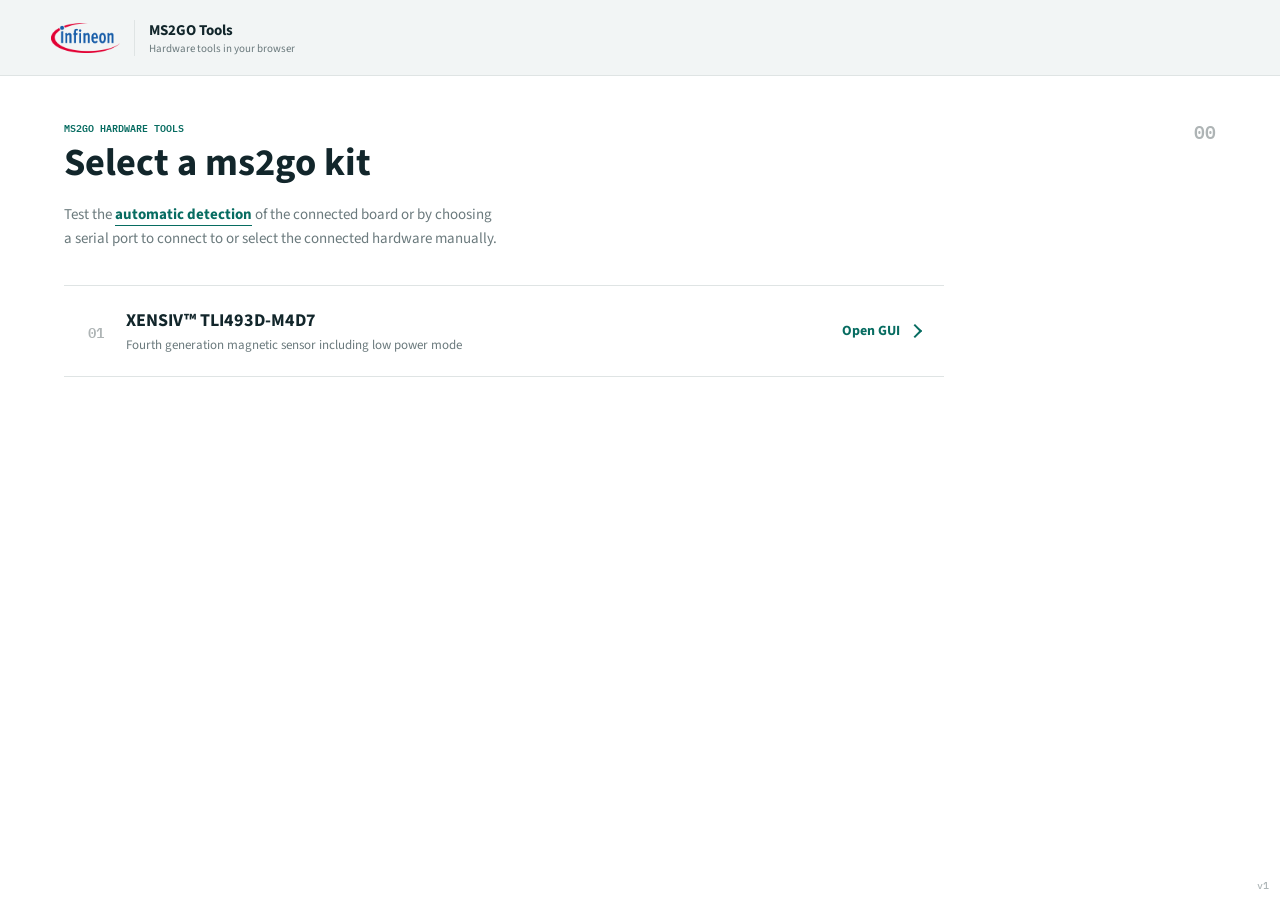
==== commit dd1daa76: "redesign landing page Kit selection in the design of the XENSIV web dashboards: Infineon header, lis" ====
--- a/index.html
+++ b/index.html
@@ -1,159 +1,52 @@
-<!DOCTYPE html>
+<!doctype html>
 <html lang="en">
 <head>
   <meta charset="UTF-8">
   <meta name="viewport" content="width=device-width, initial-scale=1.0">
-  <title>MS2GO Tools</title>
-  <style>
-    :root {
-      --ink: #162331;
-      --muted: #5d6b78;
-      --line: #cbd5dc;
-      --surface: #ffffff;
-      --accent: #176b87;
-      --accent-dark: #0e4c61;
-      --background: #e9f0f2;
-    }
-
-    *, *::before, *::after { box-sizing: border-box; }
-    html, body { min-height: 100%; margin: 0; }
-
-    body {
-      display: grid;
-      place-items: center;
-      padding: 32px 18px;
-      background:
-        linear-gradient(135deg, rgba(255,255,255,.7), transparent 48%),
-        var(--background);
-      color: var(--ink);
-      font-family: "Segoe UI", Tahoma, sans-serif;
-    }
-
-    main { width: min(720px, 100%); }
-    header { margin-bottom: 22px; }
-
-    .eyebrow {
-      margin: 0 0 8px;
-      color: var(--accent);
-      font-size: 12px;
-      font-weight: 700;
-      letter-spacing: .08em;
-      text-transform: uppercase;
-    }
-
-    h1 {
-      margin: 0;
-      font-size: clamp(28px, 6vw, 46px);
-      line-height: 1.05;
-    }
-
-    .intro {
-      max-width: 540px;
-      margin: 12px 0 0;
-      color: var(--muted);
-      font-size: 16px;
-      line-height: 1.5;
-    }
-
-    .port-detect {
-      color: var(--accent-dark);
-      font-weight: 600;
-    }
-
-    .options { display: grid; gap: 12px; }
-
-    .option {
-      display: flex;
-      align-items: center;
-      justify-content: space-between;
-      gap: 18px;
-      padding: 20px 22px;
-      border: 1px solid var(--line);
-      border-radius: 8px;
-      background: var(--surface);
-      color: inherit;
-      text-decoration: none;
-      box-shadow: 0 8px 24px rgba(22, 35, 49, .08);
-      transition: border-color .15s ease, box-shadow .15s ease, transform .15s ease;
-    }
-
-    .option:hover, .option:focus-visible {
-      border-color: var(--accent);
-      box-shadow: 0 12px 28px rgba(22, 35, 49, .14);
-      transform: translateY(-2px);
-    }
-
-    .option:focus-visible {
-      outline: 3px solid rgba(23, 107, 135, .3);
-      outline-offset: 3px;
-    }
-
-    .option strong { display: block; font-size: 18px; }
-
-    .option span {
-      display: block;
-      margin-top: 4px;
-      color: var(--muted);
-      font-size: 13px;
-    }
-
-    .arrow {
-      flex: 0 0 auto;
-      color: var(--accent-dark);
-      font-size: 24px;
-      line-height: 1;
-    }
-
-    @media (prefers-reduced-motion: reduce) {
-      .option { transition: none; }
-    }
-  </style>
+  <meta name="theme-color" content="#f2f5f5">
+  <title>Infineon | MS2GO Tools</title>
+  <meta name="description" content="Choose an MS2GO kit and open its browser GUI.">
+  <link rel="preconnect" href="https://fonts.googleapis.com">
+  <link rel="preconnect" href="https://fonts.gstatic.com" crossorigin>
+  <link href="https://fonts.googleapis.com/css2?family=IBM+Plex+Mono:wght@400;500;600&amp;family=Source+Sans+3:wght@400;500;600;700&amp;display=swap" rel="stylesheet">
+  <link rel="stylesheet" href="./assets/ms2go.css?v=2">
 </head>
 <body>
-  <main>
-    <header>
-      <p class="eyebrow">MS2GO hardware tools</p>
-      <h1>Select a ms2go kit</h1>
-      <p class="intro">Test the <a class="port-detect" id="port-detect" href="#">automatic detection</a> of the connected board or by choosing a serial port to connect to or select the connected hardware manually. <span id="port-status" role="status" aria-live="polite"></span></p>
-    </header>
 
-    <nav class="options" aria-label="Available GUIs">
-      <a class="option" href="TLI493D-M4D7/">
-        <div>
-          <strong>XENSIV&#8482; TLI493D-M4D7</strong>
-          <span>Fourth generation magnetic sensor including low power mode</span>
-        </div>
-        <span class="arrow" aria-hidden="true">&#8594;</span>
-      </a>
-    </nav>
+  <header class="app-header">
+    <a class="brand" href="./" aria-label="Infineon MS2GO tools">
+      <img class="brand-logo" src="./assets/lowres-Logo_Infineon_RGB.eps.png" alt="Infineon Technologies">
+      <span class="brand-text">
+        <strong>MS2GO Tools</strong>
+        <small>Hardware tools in your browser</small>
+      </span>
+    </a>
+  </header>
+
+  <main class="app-shell">
+    <div class="panel">
+      <div class="section-heading">
+        <div><span class="eyebrow">MS2GO HARDWARE TOOLS</span><h1>Select a ms2go kit</h1></div>
+        <span class="section-index">00</span>
+      </div>
+
+      <p class="lead">Test the <a class="port-detect" id="port-detect" href="#">automatic detection</a> of the connected board or by choosing a serial port to connect to or select the connected hardware manually. <span class="port-status" id="port-status" role="status" aria-live="polite"></span></p>
+
+      <nav class="kit-list" aria-label="Available GUIs">
+        <a class="kit-row" href="TLI493D-M4D7/">
+          <span class="kit-index">01</span>
+          <span class="kit-text">
+            <strong>XENSIV&#8482; TLI493D-M4D7</strong>
+            <small>Fourth generation magnetic sensor including low power mode</small>
+          </span>
+          <span class="kit-go">Open GUI</span>
+        </a>
+      </nav>
+    </div>
   </main>
-  <script>
-    document.getElementById('port-detect').addEventListener('click', async event => {
-      event.preventDefault();
-      const status = document.getElementById('port-status');
 
-      if (!('serial' in navigator)) {
-        status.textContent = 'Web Serial is not available in this browser.';
-        return;
-      }
+  <small class="app-version">v1</small>
 
-      try {
-        const port = await navigator.serial.requestPort({
-          filters: [
-            { usbVendorId: 0x058B, usbProductId: 0xABCD },
-            { usbVendorId: 0x04B4, usbProductId: 0x0002 },
-          ],
-        });
-        const info = port.getInfo();
-        const vendor = info.usbVendorId ? `VID 0x${info.usbVendorId.toString(16).toUpperCase()}` : 'USB device';
-        const product = info.usbProductId ? `PID 0x${info.usbProductId.toString(16).toUpperCase()}` : '';
-        status.textContent = `Selected ${vendor} ${product}.`;
-      } catch (error) {
-        if (error.name !== 'NotFoundError' && error.name !== 'AbortError') {
-          status.textContent = `Port detection failed: ${error.message}`;
-        }
-      }
-    });
-  </script>
+  <script src="./js/landing.js?v=1"></script>
 </body>
 </html>
--- a/assets/ms2go.css
+++ b/assets/ms2go.css
@@ -0,0 +1,515 @@
+/* MS2GO Tools – shared stylesheet for the kit selection and all kit GUIs.
+   Colours, type and components follow the XENSIV web dashboards. */
+
+:root {
+  --paper: #f2f5f5;
+  --surface: #ffffff;
+  --ink: #12262b;
+  --muted: #6b7a7d;
+  --line: #dfe4e4;
+  --accent: #0a8a7c;
+  --accent-dark: #076c61;
+  --accent-soft: #12a190;
+  --signal: #eb7000;
+  --danger: #cd2f2f;
+  --stage: #0b2e33;
+  --stage-line: #1b444a;
+  --mono: "IBM Plex Mono", Consolas, monospace;
+}
+
+* { box-sizing: border-box; }
+
+body {
+  margin: 0;
+  min-width: 320px;
+  min-height: 100vh;
+  background: var(--paper);
+  color: var(--ink);
+  font-family: "Source Sans 3", "Source Sans Pro", system-ui, sans-serif;
+}
+
+button, input, select { font: inherit; }
+button { cursor: pointer; }
+button:disabled, input:disabled, select:disabled { cursor: not-allowed; opacity: .42; }
+
+/* ─── Header ─────────────────────────────────────── */
+
+.app-header {
+  position: sticky;
+  top: 0;
+  z-index: 5;
+  height: 76px;
+  display: flex;
+  align-items: center;
+  justify-content: space-between;
+  gap: 20px;
+  padding: 0 clamp(20px, 4vw, 64px);
+  border-bottom: 1px solid var(--line);
+  background: rgba(242, 245, 245, .94);
+  backdrop-filter: blur(8px);
+}
+
+.brand { display: flex; align-items: center; gap: 14px; min-width: 0; color: inherit; text-decoration: none; }
+.brand-logo { height: 30px; width: auto; flex-shrink: 0; }
+.brand-text { display: block; min-width: 0; padding-left: 14px; border-left: 1px solid var(--line); }
+.brand-text strong, .brand-text small { display: block; }
+.brand-text strong { font-size: 15px; font-weight: 700; }
+.brand-text small { color: var(--muted); font-size: 11px; }
+
+.connection-tools { display: flex; align-items: center; gap: 18px; flex-shrink: 0; }
+
+.connection-label {
+  display: flex;
+  align-items: center;
+  gap: 8px;
+  max-width: 340px;
+  font: 500 11px var(--mono);
+  text-transform: uppercase;
+}
+.connection-label > span:last-child { min-width: 0; overflow: hidden; text-overflow: ellipsis; white-space: nowrap; }
+
+.status-dot { width: 8px; height: 8px; border-radius: 50%; background: #969c9e; flex-shrink: 0; }
+.connection-label[data-state="online"] .status-dot { background: var(--accent-soft); box-shadow: 0 0 0 4px #12a19026; }
+.connection-label[data-state="searching"] .status-dot { background: var(--signal); animation: pulse 1s infinite; }
+.connection-label[data-state="error"] .status-dot { background: var(--danger); }
+
+.app-version {
+  position: fixed;
+  right: 10px;
+  bottom: 8px;
+  z-index: 3;
+  color: var(--muted);
+  font: 500 10px var(--mono);
+  letter-spacing: .06em;
+  opacity: .55;
+  pointer-events: none;
+  user-select: none;
+}
+
+/* ─── Buttons ────────────────────────────────────── */
+
+.primary-button, .secondary-button, .danger-button, .text-button {
+  border-radius: 2px;
+  padding: 10px 16px;
+  font-weight: 700;
+  border: 1px solid transparent;
+}
+.primary-button { background: var(--ink); color: #fff; }
+.primary-button:hover:not(:disabled) { background: var(--accent-dark); }
+.secondary-button { background: var(--accent); color: #fff; }
+.secondary-button:hover:not(:disabled) { background: var(--accent-dark); }
+.danger-button { background: var(--danger); color: #fff; }
+.danger-button:hover:not(:disabled) { background: #a82424; }
+.text-button { background: transparent; color: var(--accent-dark); padding-inline: 8px; }
+.text-button:hover:not(:disabled) { text-decoration: underline; }
+[hidden] { display: none !important; }
+
+/* ─── Shell, tabs and headings ───────────────────── */
+
+.app-shell { min-height: calc(100vh - 76px); background: var(--surface); }
+
+.tabs {
+  position: sticky;
+  top: 76px;
+  z-index: 4;
+  display: flex;
+  height: 64px;
+  gap: 30px;
+  padding: 0 clamp(22px, 5vw, 72px);
+  border-bottom: 1px solid var(--line);
+  background: var(--surface);
+}
+.tabs button { position: relative; border: 0; padding: 0; background: transparent; color: var(--muted); font-weight: 700; }
+.tabs button:hover { color: var(--ink); }
+.tabs button.active { color: var(--ink); }
+.tabs button.active::after { content: ""; position: absolute; height: 3px; left: 0; right: 0; bottom: -1px; background: var(--accent); }
+.tabs button:focus-visible { outline: 2px solid var(--accent); outline-offset: 2px; }
+
+.panel { padding: 40px clamp(22px, 5vw, 72px) 64px; animation: reveal .35s ease-out both; }
+
+.section-heading { display: flex; align-items: flex-start; justify-content: space-between; margin-bottom: 20px; }
+.eyebrow, .section-index, .control-title { color: var(--accent-dark); font: 600 10px var(--mono); }
+h1, h2 { margin: 5px 0 0; font-size: clamp(26px, 3vw, 42px); line-height: 1.05; }
+.section-index { color: #aeb4b5; font-size: 18px; }
+
+.lead { max-width: 62ch; margin: 0 0 34px; color: var(--muted); font-size: 15px; line-height: 1.6; }
+.subhead { margin: 36px 0 14px; font-size: 15px; font-weight: 700; text-transform: uppercase; letter-spacing: .04em; color: var(--muted); }
+.subhead-row { display: flex; align-items: center; justify-content: space-between; gap: 16px; flex-wrap: wrap; margin: 36px 0 14px; }
+.subhead-row .subhead { margin: 0; }
+.hint { margin: 16px 0 0; color: var(--muted); font-size: 13px; line-height: 1.55; }
+.hint code { font-family: var(--mono); color: var(--ink); }
+.hint.is-warning { padding: 10px 14px; border-left: 3px solid var(--signal); background: #fdf0e2; color: var(--ink); }
+
+/* ─── Toolbar ────────────────────────────────────── */
+
+.toolbar {
+  min-height: 58px;
+  display: flex;
+  align-items: center;
+  justify-content: space-between;
+  gap: 12px 20px;
+  flex-wrap: wrap;
+  padding: 10px 0;
+  border-top: 1px solid var(--line);
+  border-bottom: 1px solid var(--line);
+}
+
+.live-state { display: inline-flex; align-items: center; gap: 9px; white-space: nowrap; font-size: 13px; font-weight: 700; color: var(--muted); }
+.live-state i { width: 9px; height: 9px; border-radius: 50%; background: #c3cacb; flex-shrink: 0; }
+.live-state.is-running { color: var(--ink); }
+.live-state.is-running i { background: var(--accent-soft); box-shadow: 0 0 0 4px #12a19026; animation: pulse 1.4s infinite; }
+.live-state.is-warning { color: var(--signal); }
+.live-state.is-warning i { background: var(--signal); }
+
+.stream-controls { display: flex; align-items: center; gap: 16px; flex-wrap: wrap; }
+
+.field { display: inline-flex; align-items: center; gap: 10px; color: var(--muted); font-size: 12px; }
+.field output, .field .unit { color: var(--ink); font: 500 12px var(--mono); font-variant-numeric: tabular-nums; }
+.field input[type="range"] { width: 180px; }
+
+.ack { color: var(--muted); font: 500 11px var(--mono); }
+.ack.is-ok { color: var(--accent-dark); }
+.ack.is-error { color: var(--danger); }
+
+/* ─── Form controls ──────────────────────────────── */
+
+input[type="range"] { accent-color: var(--accent); width: 100%; margin: 0; cursor: pointer; }
+
+/* Segmented choice: real radio inputs (or buttons) styled as one bar. The 1px
+   gap shows the line colour, so separators survive wrapping onto a new row. */
+.segmented { display: inline-flex; flex-wrap: wrap; gap: 1px; max-width: 100%; border: 1px solid var(--line); border-radius: 3px; overflow: hidden; background: var(--line); }
+.segmented > label, .segmented > button { position: relative; flex: 1 1 auto; display: flex; }
+.segmented input { position: absolute; inset: 0; margin: 0; opacity: 0; cursor: pointer; }
+.segmented > label > span, .segmented > button {
+  flex: 1 1 auto;
+  padding: 7px 12px;
+  border: 0;
+  background: var(--surface);
+  color: var(--muted);
+  font: 500 12px var(--mono);
+  text-align: center;
+  white-space: nowrap;
+  transition: background-color .15s ease, color .15s ease;
+}
+.segmented > label:hover > input:not(:disabled):not(:checked) + span,
+.segmented > button:hover:not(.is-active) { background: #f0f4f4; color: var(--ink); }
+.segmented input:checked + span, .segmented > button.is-active { background: var(--accent); color: #fff; }
+.segmented input:focus-visible + span, .segmented > button:focus-visible { outline: 2px solid var(--accent); outline-offset: -2px; }
+.segmented input:disabled { cursor: not-allowed; }
+.segmented input:disabled + span { opacity: .42; }
+.segmented input:disabled:checked + span { opacity: .55; }
+
+/* Toggle switch drawn on a real checkbox. */
+.switch-row { display: flex; align-items: center; gap: 14px; cursor: pointer; }
+.switch-text { display: grid; gap: 3px; }
+.switch-text strong { font-size: 14px; font-weight: 600; }
+.switch-text small { color: var(--muted); font-size: 12px; line-height: 1.4; }
+.switch-row input {
+  appearance: none;
+  flex: 0 0 auto;
+  position: relative;
+  margin: 0;
+  width: 44px;
+  height: 24px;
+  border: 1px solid var(--line);
+  border-radius: 12px;
+  background: var(--surface);
+  cursor: inherit;
+  transition: background-color .18s ease, border-color .18s ease;
+}
+.switch-row input::after {
+  content: "";
+  position: absolute;
+  top: 3px;
+  left: 3px;
+  width: 16px;
+  height: 16px;
+  border-radius: 50%;
+  background: var(--muted);
+  transition: transform .18s ease, background-color .18s ease;
+}
+.switch-row input:checked { background: var(--accent); border-color: var(--accent); }
+.switch-row input:checked::after { background: #fff; transform: translateX(20px); }
+.switch-row input:hover:not(:disabled) { border-color: var(--accent); }
+.switch-row input:focus-visible { outline: 2px solid var(--accent); outline-offset: 2px; }
+.switch-row:has(input:disabled) { cursor: not-allowed; }
+
+/* ─── Fold-out section ───────────────────────────── */
+
+.foldout { margin-top: 36px; border: 1px solid var(--line); background: var(--surface); }
+.foldout > summary {
+  display: flex;
+  align-items: center;
+  gap: 18px;
+  padding: 18px 22px;
+  cursor: pointer;
+  list-style: none;
+  font-weight: 700;
+}
+.foldout > summary::-webkit-details-marker { display: none; }
+.foldout > summary::after {
+  content: "";
+  margin-left: auto;
+  width: 9px;
+  height: 9px;
+  border-right: 2px solid var(--muted);
+  border-bottom: 2px solid var(--muted);
+  transform: rotate(45deg) translate(-3px, -3px);
+  transition: transform .2s;
+}
+.foldout[open] > summary::after { transform: rotate(-135deg) translate(-3px, -3px); }
+.foldout[open] > summary { border-bottom: 1px solid var(--line); }
+.foldout > summary:hover { background: #f7f9f9; }
+.foldout > summary:focus-visible { outline: 2px solid var(--accent); outline-offset: -2px; }
+.foldout-title { display: grid; gap: 2px; font-size: 16px; }
+.foldout-title small { color: var(--muted); font-size: 12px; font-weight: 400; }
+.foldout-body { padding: 22px; }
+
+/* ─── Charts ─────────────────────────────────────── */
+
+.chart-card { background: var(--surface); padding: 10px 16px 12px; min-width: 0; display: flex; flex-direction: column; }
+.chart-head { display: flex; align-items: center; justify-content: space-between; gap: 6px 12px; flex-wrap: wrap; margin-bottom: 6px; }
+.chart-title { color: var(--accent-dark); font: 600 10px var(--mono); letter-spacing: .04em; }
+.chart-legend { display: inline-flex; align-items: center; flex-wrap: wrap; gap: 4px 6px; color: var(--muted); font: 11px var(--mono); }
+.swatch { display: inline-block; width: 14px; height: 3px; border-radius: 2px; vertical-align: middle; }
+.swatch + .swatch, .chart-legend .swatch:not(:first-child) { margin-left: 8px; }
+.chart-card canvas { display: block; width: 100%; height: 190px; background: #fbfcfb; }
+
+/* ─── Value table ────────────────────────────────── */
+
+.table-wrap { overflow-x: auto; border: 1px solid var(--line); }
+
+.value-table { width: 100%; border-collapse: collapse; table-layout: fixed; }
+.value-table th {
+  padding: 12px 16px;
+  border-bottom: 1px solid var(--line);
+  color: var(--muted);
+  font: 500 10px var(--mono);
+  text-align: left;
+  text-transform: uppercase;
+  letter-spacing: .04em;
+}
+.value-table th:first-child { width: 120px; }
+.value-table td { padding: 12px 16px; border-top: 1px solid var(--line); vertical-align: top; }
+.value-table tbody tr:first-child td { border-top: 0; }
+.value-table tbody tr:hover td { background: #f9fbfb; }
+
+.sensor-name { display: inline-flex; align-items: center; gap: 10px; font-weight: 700; white-space: nowrap; }
+.sensor-name .swatch { width: 10px; height: 10px; border-radius: 50%; }
+
+.value-cell { display: grid; gap: 2px; font-family: var(--mono); font-variant-numeric: tabular-nums; }
+.value-cell strong { font-size: 15px; font-weight: 600; white-space: nowrap; }
+.value-cell small { color: var(--muted); font-size: 11px; white-space: nowrap; }
+.value-cell.is-empty strong, .value-cell.is-na strong { color: #aeb4b5; font-weight: 500; }
+
+/* ─── Recording ──────────────────────────────────── */
+
+.rec-bar {
+  display: flex;
+  align-items: center;
+  gap: 14px;
+  flex-wrap: wrap;
+  padding: 16px 20px;
+  border: 1px solid var(--line);
+}
+.rec-dot { width: 10px; height: 10px; border-radius: 50%; background: #c3cacb; flex-shrink: 0; }
+.rec-dot.active { background: var(--danger); box-shadow: 0 0 0 4px #cd2f2f26; animation: blink 1s infinite; }
+.rec-count { color: var(--muted); font: 500 12px var(--mono); font-variant-numeric: tabular-nums; }
+@keyframes blink { 0%, 100% { opacity: 1; } 50% { opacity: .25; } }
+
+/* ─── Diagnostics ────────────────────────────────── */
+
+.diag-grid { display: grid; grid-template-columns: 1fr 1fr; gap: 22px 40px; }
+.diag-block { min-width: 0; }
+.diag-block .control-title { display: block; margin-bottom: 10px; }
+.raw-lines, .status-lines { display: grid; gap: 4px; font: 12px var(--mono); line-height: 1.5; overflow-wrap: anywhere; }
+.status-line.is-debug { color: var(--muted); font-size: 11px; }
+
+/* ─── Device stage (kits with a 3D model) ────────── */
+/* Left the device on a dark stage that stays in view, right the values. */
+
+.stage-shell {
+  display: grid;
+  grid-template-columns: minmax(320px, 38%) minmax(0, 62%);
+  min-height: calc(100vh - 76px);
+  align-items: start;
+  background: linear-gradient(90deg, var(--stage) 0 38%, transparent 38%);
+}
+
+.device-stage {
+  position: sticky;
+  top: 76px;
+  overflow: hidden;
+  height: calc(100vh - 76px);
+  display: flex;
+  flex-direction: column;
+  justify-content: space-between;
+  background: var(--stage);
+  color: #fff;
+}
+.device-stage::before {
+  content: "";
+  position: absolute;
+  inset: 0;
+  opacity: .08;
+  background-image:
+    linear-gradient(#fff 1px, transparent 1px),
+    linear-gradient(90deg, #fff 1px, transparent 1px);
+  background-size: 48px 48px;
+  pointer-events: none;
+}
+
+.stage-label {
+  position: relative;
+  z-index: 1;
+  display: flex;
+  justify-content: space-between;
+  gap: 16px;
+  padding: 26px clamp(24px, 3vw, 48px) 40px;
+  background: linear-gradient(var(--stage) 30%, #0b2e3300);
+  pointer-events: none;
+  color: #9fb3b5;
+  font: 500 10px var(--mono);
+}
+.stage-label span:last-child { overflow: hidden; text-overflow: ellipsis; white-space: nowrap; }
+
+/* Model and drawing share one grid cell; the drawing steps back once the model stands. */
+.model-stage {
+  position: absolute;
+  inset: 0;
+  z-index: 0;
+  display: grid;
+  grid-template: 100% / 100%;
+  place-items: center;
+}
+.model-canvas, .model-svg { grid-area: 1 / 1; }
+.model-svg { display: block; width: min(80%, 360px); height: auto; }
+.model-canvas {
+  display: block;
+  place-self: stretch;
+  width: 100%;
+  height: 100%;
+  touch-action: none;
+  cursor: grab;
+}
+.model-canvas:active { cursor: grabbing; }
+.has-model .model-svg { display: none; }
+
+.stage-tools {
+  position: absolute;
+  top: 58px;
+  right: clamp(24px, 3vw, 48px);
+  z-index: 2;
+  display: flex;
+  align-items: center;
+  gap: 10px;
+  color: #9fb3b5;
+  font: 500 10px var(--mono);
+}
+.segmented.on-stage { border-color: var(--stage-line); background: var(--stage-line); }
+.segmented.on-stage > label > span, .segmented.on-stage > button { padding: 5px 10px; background: var(--stage); color: #9fb3b5; font-size: 10px; }
+.segmented.on-stage > label:hover > input:not(:disabled):not(:checked) + span,
+.segmented.on-stage > button:hover:not(.is-active) { background: #123c42; color: #eaf6f4; }
+.segmented.on-stage input:checked + span, .segmented.on-stage > button.is-active { background: var(--accent); color: #fff; }
+
+.stage-readout {
+  position: relative;
+  z-index: 1;
+  display: grid;
+  gap: 8px;
+  padding: 40px clamp(24px, 3vw, 48px) 26px;
+  background: linear-gradient(#0b2e3300, var(--stage) 55%);
+  pointer-events: none;
+}
+.stage-line { display: flex; align-items: center; justify-content: space-between; gap: 16px; padding-top: 8px; border-top: 1px solid var(--stage-line); }
+.stage-line span { flex: 0 0 auto; color: #9fb3b5; font: 500 10px var(--mono); }
+.stage-line strong { min-width: 0; overflow: hidden; text-overflow: ellipsis; white-space: nowrap; font: 600 15px var(--mono); font-variant-numeric: tabular-nums; }
+
+.stage-main {
+  min-width: 0;
+  padding: 22px clamp(22px, 4vw, 60px) 48px;
+  animation: reveal .35s ease-out both;
+}
+
+/* ─── Kit selection (start page) ─────────────────── */
+
+.port-detect { color: var(--accent-dark); font-weight: 700; text-decoration: none; border-bottom: 1px solid currentColor; }
+.port-detect:hover { color: var(--accent); }
+.port-detect:focus-visible { outline: 2px solid var(--accent); outline-offset: 2px; }
+.port-status { color: var(--ink); font-weight: 600; }
+
+.kit-list { max-width: 880px; border-top: 1px solid var(--line); }
+.kit-row {
+  display: flex;
+  align-items: center;
+  gap: 22px;
+  padding: 22px 24px;
+  border-bottom: 1px solid var(--line);
+  color: inherit;
+  text-decoration: none;
+  transition: background-color .15s ease;
+}
+.kit-row:hover { background: #f7f9f9; }
+.kit-row:focus-visible { outline: 2px solid var(--accent); outline-offset: -2px; }
+.kit-index { color: #aeb4b5; font: 600 14px var(--mono); }
+.kit-text { display: grid; gap: 3px; min-width: 0; }
+.kit-text strong { font-size: 18px; }
+.kit-text small { color: var(--muted); font-size: 13px; }
+.kit-go {
+  display: inline-flex;
+  align-items: center;
+  gap: 10px;
+  margin-left: auto;
+  flex-shrink: 0;
+  color: var(--accent-dark);
+  font-weight: 700;
+  font-size: 14px;
+}
+.kit-go::after {
+  content: "";
+  width: 8px;
+  height: 8px;
+  border-right: 2px solid currentColor;
+  border-top: 2px solid currentColor;
+  transform: rotate(45deg);
+  transition: transform .25s ease;
+}
+.kit-row:hover .kit-go::after { transform: rotate(45deg) translate(3px, -3px); }
+
+@keyframes reveal { from { opacity: 0; transform: translateY(12px); } to { opacity: 1; transform: translateY(0); } }
+@keyframes pulse { 50% { opacity: .3; } }
+
+@media (prefers-reduced-motion: reduce) {
+  *, *::before, *::after { animation: none !important; transition: none !important; }
+}
+
+/* ─── Small screens ──────────────────────────────── */
+
+@media (max-width: 960px) {
+  .stage-shell { grid-template-columns: 1fr; min-height: 0; background: none; }
+  /* Stacked, the stage sits above the values and must not stick over them. */
+  .device-stage { position: relative; top: auto; height: 62vh; min-height: 340px; }
+}
+
+@media (max-width: 900px) {
+  .diag-grid { grid-template-columns: 1fr; }
+}
+
+@media (max-width: 640px) {
+  .app-header { position: static; height: auto; min-height: 74px; padding: 12px 16px; flex-wrap: wrap; }
+  .connection-label { display: none; }
+  .tabs { position: static; overflow-x: auto; overflow-y: hidden; height: 58px; gap: 22px; padding: 0 18px; }
+  .tabs button { flex: 0 0 auto; }
+  .tabs button.active::after { bottom: 0; }
+  .panel { padding: 30px 18px 48px; }
+  .toolbar { align-items: flex-start; flex-direction: column; }
+  .field input[type="range"] { width: 140px; }
+  .kit-row { padding: 18px 12px; gap: 14px; }
+  .kit-go { font-size: 0; }
+  .foldout-body { padding: 16px; }
+  .rec-bar { padding: 14px; }
+  .stage-label { padding: 18px 18px 10px; }
+  .stage-tools { top: 46px; right: 18px; }
+  .stage-readout { padding: 10px 18px 18px; }
+  .stage-main { padding: 30px 18px 48px; }
+}
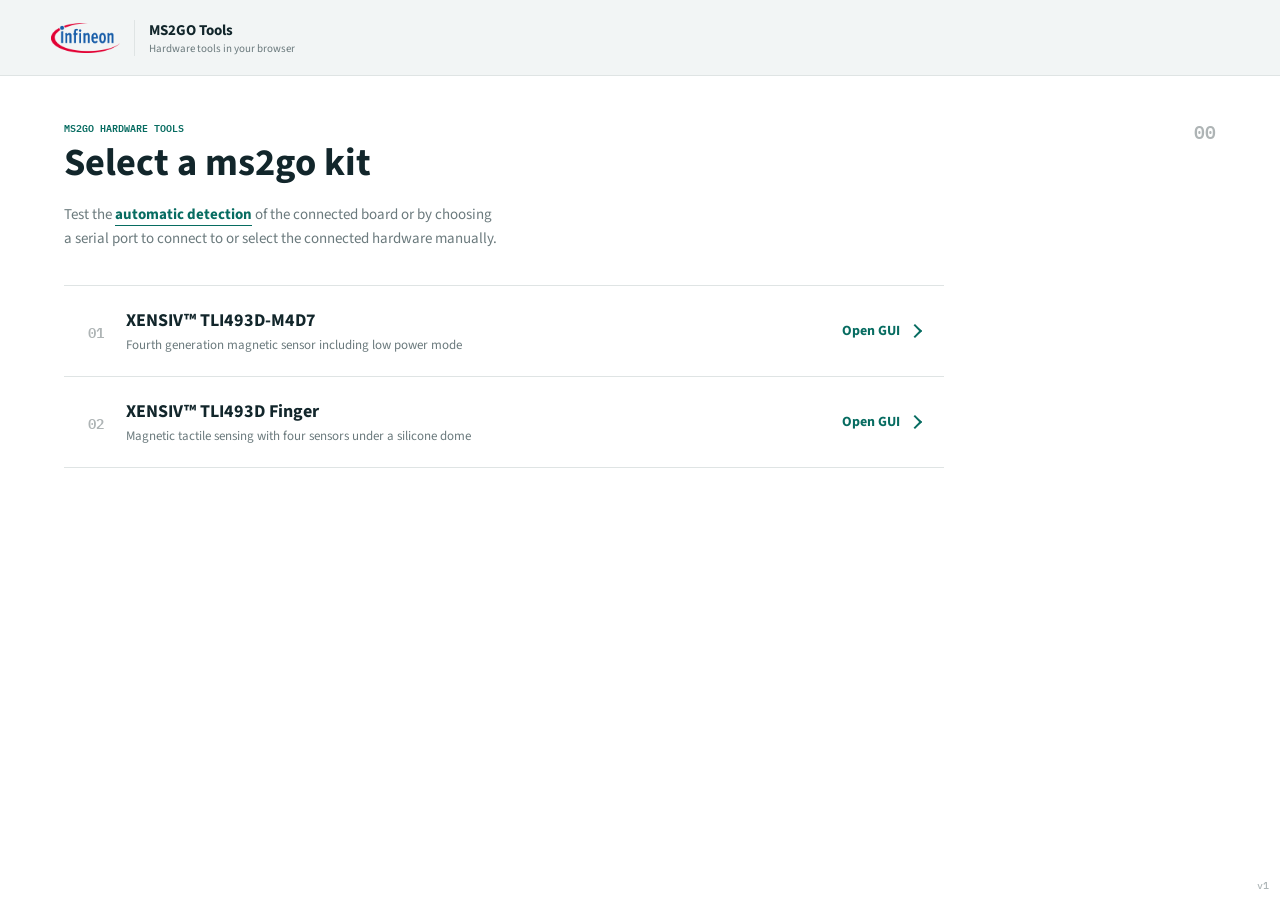
==== commit 4602140e: "add TLI493D finger GUI with 3D model Web Serial port of the TLI493D-FINGER Python GUI (magnetic tact" ====
--- a/index.html
+++ b/index.html
@@ -41,6 +41,14 @@
           </span>
           <span class="kit-go">Open GUI</span>
         </a>
+        <a class="kit-row" href="TLI493D-Finger/">
+          <span class="kit-index">02</span>
+          <span class="kit-text">
+            <strong>XENSIV&#8482; TLI493D Finger</strong>
+            <small>Magnetic tactile sensing with four sensors under a silicone dome</small>
+          </span>
+          <span class="kit-go">Open GUI</span>
+        </a>
       </nav>
     </div>
   </main>
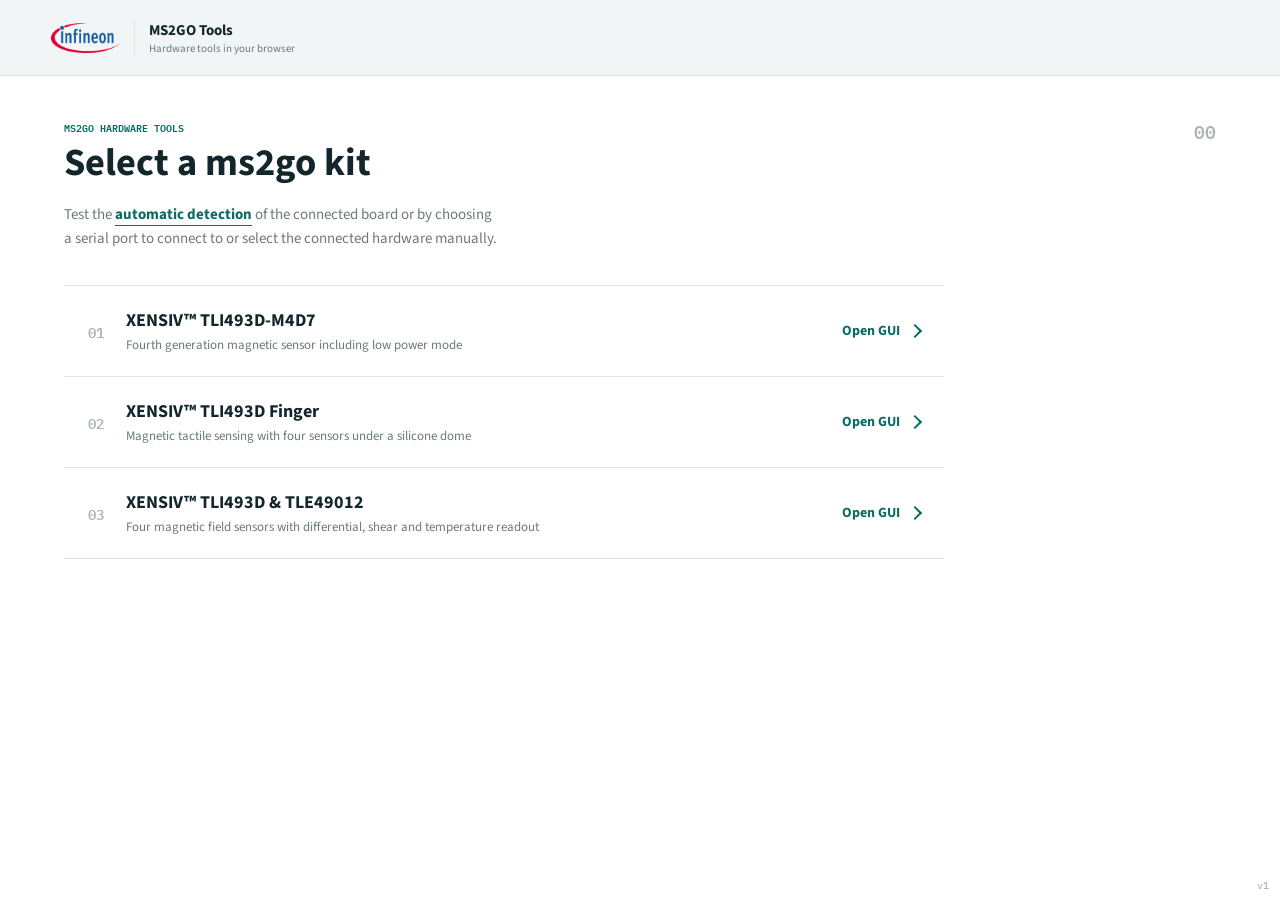
==== commit cda20e86: "add 493D&49012 sample" ====
--- a/index.html
+++ b/index.html
@@ -49,6 +49,14 @@
           </span>
           <span class="kit-go">Open GUI</span>
         </a>
+        <a class="kit-row" href="TLI493D-TLE49012/">
+          <span class="kit-index">03</span>
+          <span class="kit-text">
+            <strong>XENSIV&#8482; TLI493D &amp; TLE49012</strong>
+            <small>Four magnetic field sensors with differential, shear and temperature readout</small>
+          </span>
+          <span class="kit-go">Open GUI</span>
+        </a>
       </nav>
     </div>
   </main>
